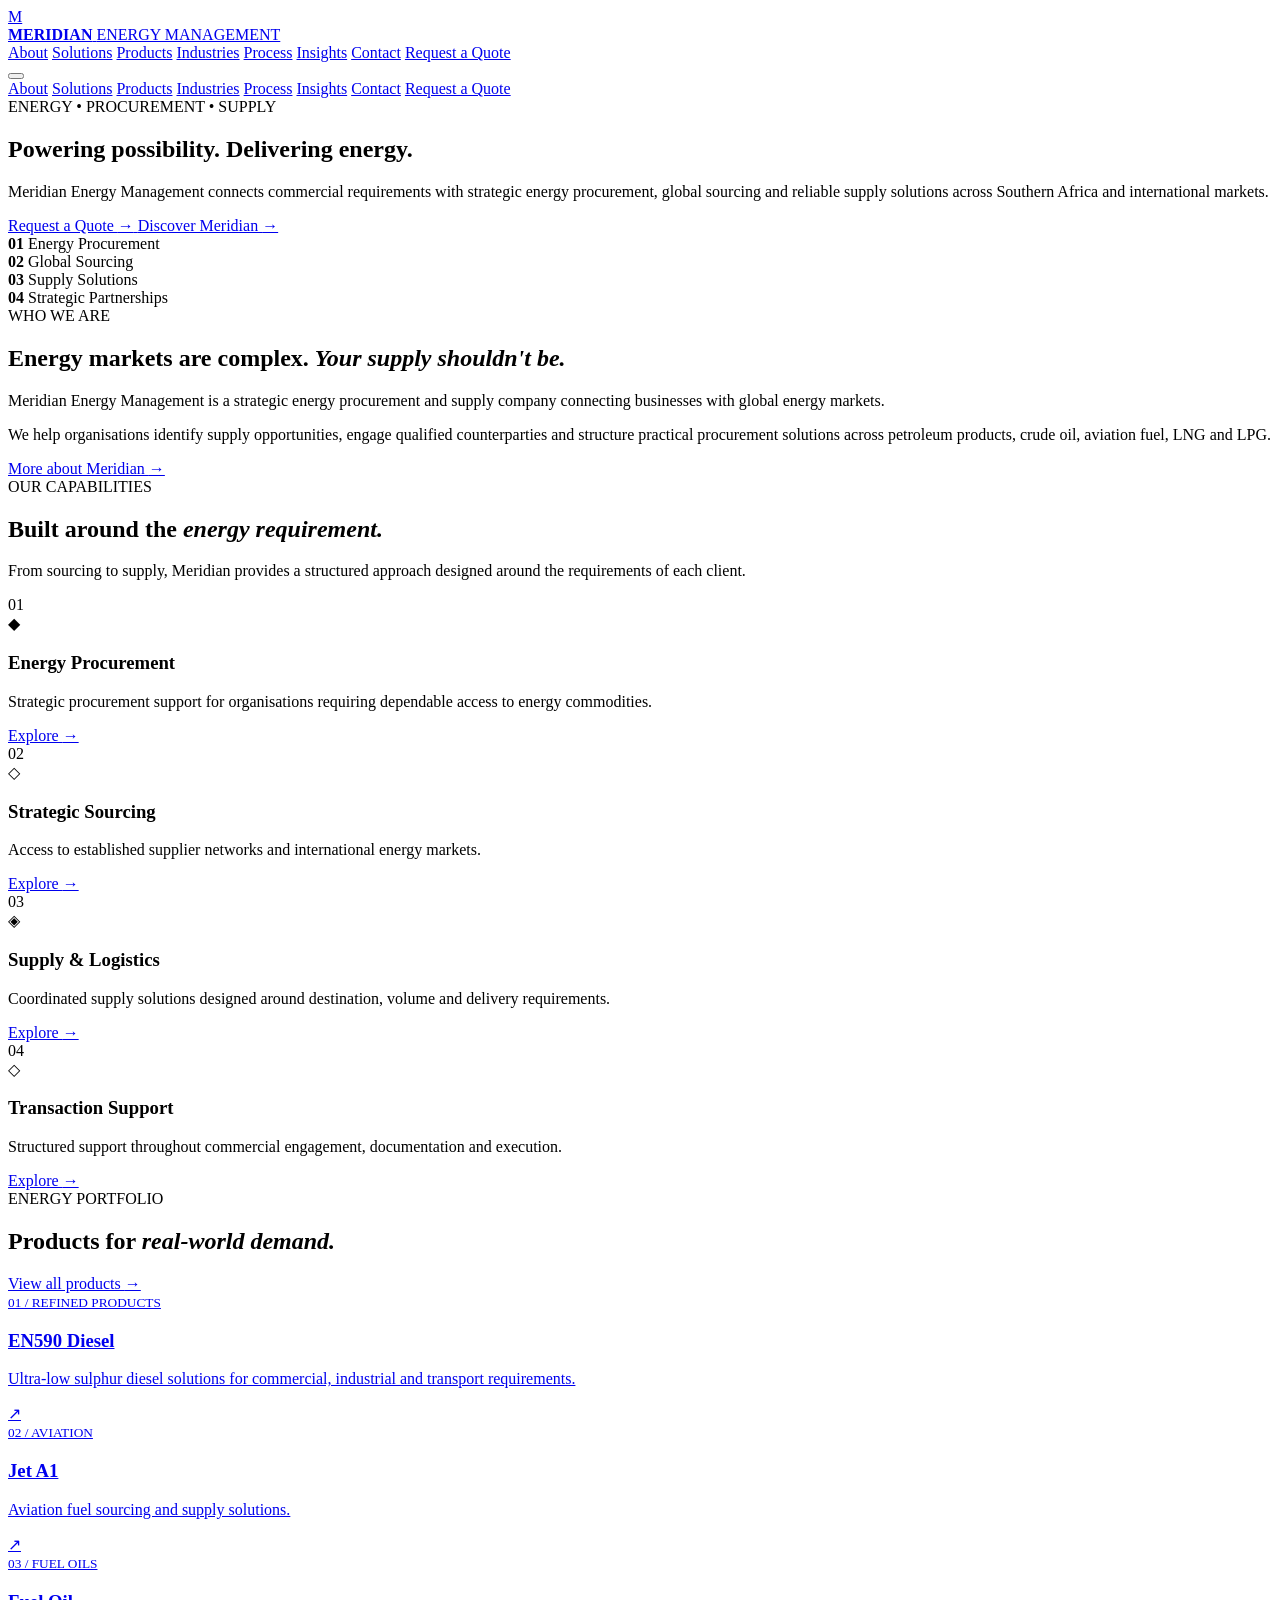
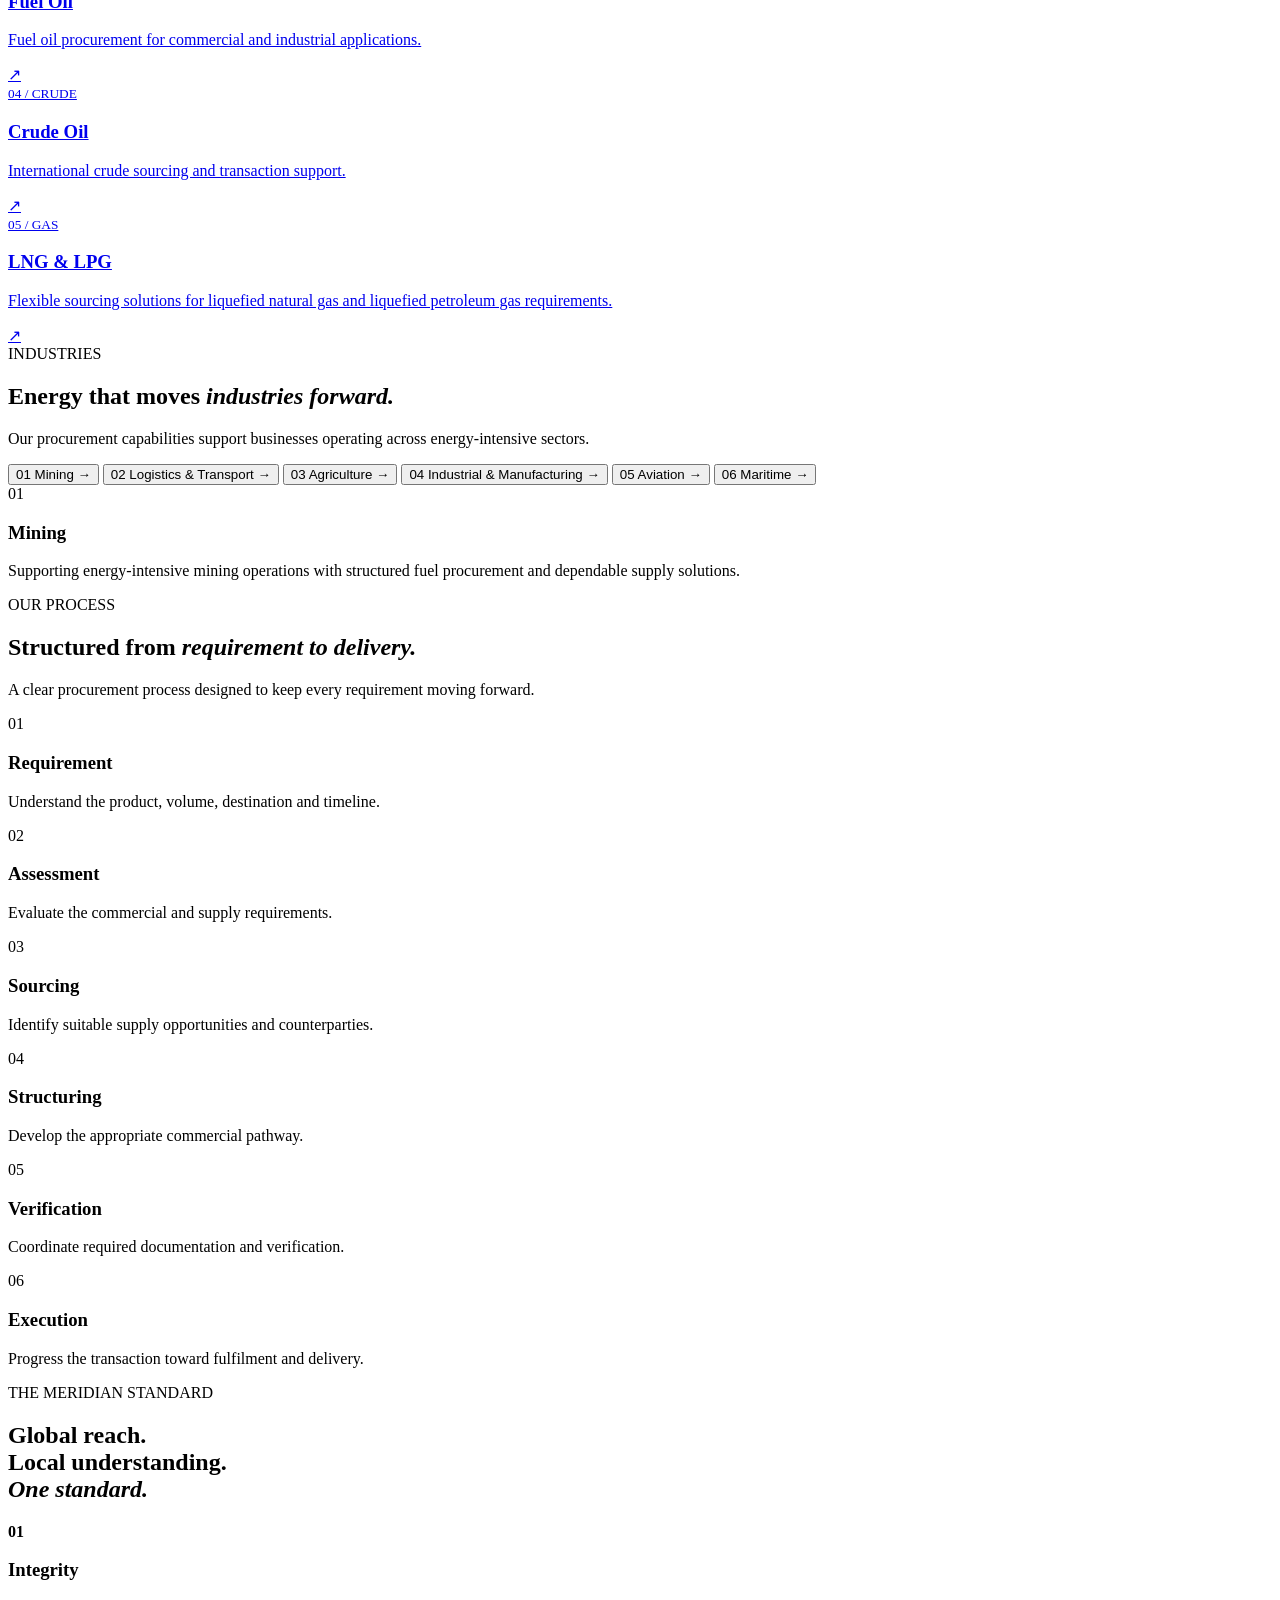
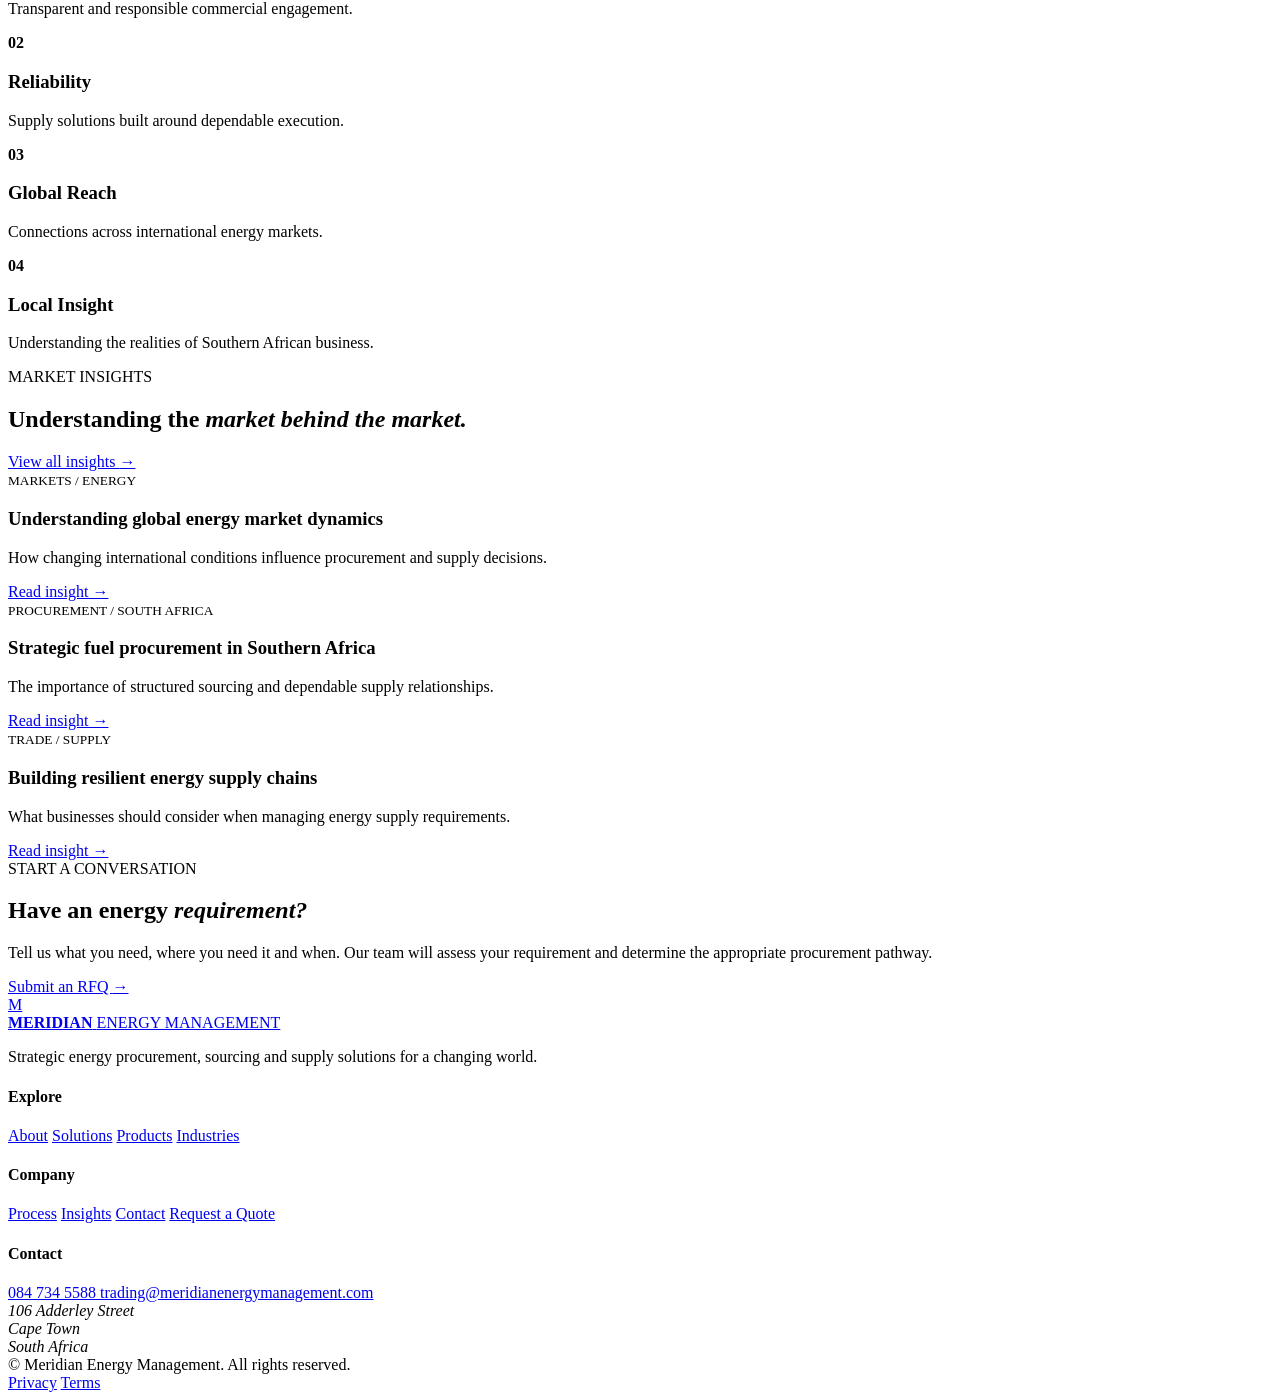
==== index.html @ d9e60192 "Rename Index to index.html" ====
<!DOCTYPE html>
<html lang="en">
<head>
    <meta charset="UTF-8">
    <meta name="viewport" content="width=device-width, initial-scale=1.0">

    <title>Meridian Energy Management | Strategic Energy Procurement & Supply</title>

    <meta name="description" content="Meridian Energy Management provides strategic energy procurement, global sourcing and supply solutions across Southern Africa and international markets.">
    <meta name="keywords" content="energy procurement South Africa, fuel supply South Africa, EN590 diesel, Jet A1, crude oil, LNG, LPG, fuel sourcing, energy management">
    <meta name="author" content="Meridian Energy Management">

    <meta property="og:title" content="Meridian Energy Management">
    <meta property="og:description" content="Strategic energy procurement, sourcing and supply solutions.">
    <meta property="og:type" content="website">

    <link rel="stylesheet" href="css/style.css">

    <link rel="preconnect" href="https://fonts.googleapis.com">
    <link rel="preconnect" href="https://fonts.gstatic.com" crossorigin>
    <link href="https://fonts.googleapis.com/css2?family=DM+Sans:wght@400;500;600;700&family=Manrope:wght@400;500;600;700;800&display=swap" rel="stylesheet">
</head>

<body>

<!-- ================= HEADER ================= -->

<header class="site-header" id="siteHeader">

    <div class="container nav-container">

        <a href="index.html" class="brand">

            <div class="brand-symbol">
                M
            </div>

            <div class="brand-text">
                <strong>MERIDIAN</strong>
                <span>ENERGY MANAGEMENT</span>
            </div>

        </a>

        <nav class="desktop-nav">

            <a href="about.html">About</a>
            <a href="solutions.html">Solutions</a>
            <a href="products.html">Products</a>
            <a href="industries.html">Industries</a>
            <a href="process.html">Process</a>
            <a href="insights.html">Insights</a>
            <a href="contact.html">Contact</a>

            <a href="quote.html" class="nav-cta">
                Request a Quote
            </a>

        </nav>

        <button class="mobile-menu-button" id="mobileMenuButton" aria-label="Open menu">
            <span></span>
            <span></span>
            <span></span>
        </button>

    </div>

    <div class="mobile-nav" id="mobileNav">

        <a href="about.html">About</a>
        <a href="solutions.html">Solutions</a>
        <a href="products.html">Products</a>
        <a href="industries.html">Industries</a>
        <a href="process.html">Process</a>
        <a href="insights.html">Insights</a>
        <a href="contact.html">Contact</a>

        <a href="quote.html" class="mobile-cta">
            Request a Quote
        </a>

    </div>

</header>


<!-- ================= HERO ================= -->

<main>

<section class="hero">

    <div class="hero-background"></div>

    <div class="hero-overlay"></div>

    <div class="container hero-content">

        <div class="hero-copy reveal">

            <div class="eyebrow">
                <span></span>
                ENERGY • PROCUREMENT • SUPPLY
            </div>

            <h1>
                Powering
                <span>possibility.</span>
                Delivering energy.
            </h1>

            <p>
                Meridian Energy Management connects commercial requirements
                with strategic energy procurement, global sourcing and
                reliable supply solutions across Southern Africa and
                international markets.
            </p>

            <div class="hero-actions">

                <a href="quote.html" class="button button-gold">
                    Request a Quote
                    <span>→</span>
                </a>

                <a href="about.html" class="button button-outline">
                    Discover Meridian
                    <span>→</span>
                </a>

            </div>

        </div>

    </div>


    <div class="hero-bottom">

        <div class="container hero-strip">

            <div>
                <strong>01</strong>
                <span>Energy Procurement</span>
            </div>

            <div>
                <strong>02</strong>
                <span>Global Sourcing</span>
            </div>

            <div>
                <strong>03</strong>
                <span>Supply Solutions</span>
            </div>

            <div>
                <strong>04</strong>
                <span>Strategic Partnerships</span>
            </div>

        </div>

    </div>

</section>


<!-- ================= INTRO ================= -->

<section class="section intro-section">

    <div class="container">

        <div class="section-grid">

            <div class="section-heading reveal">

                <div class="eyebrow dark">
                    <span></span>
                    WHO WE ARE
                </div>

                <h2>
                    Energy markets are complex.
                    <em>Your supply shouldn't be.</em>
                </h2>

            </div>

            <div class="intro-copy reveal">

                <p class="lead">
                    Meridian Energy Management is a strategic energy
                    procurement and supply company connecting businesses
                    with global energy markets.
                </p>

                <p>
                    We help organisations identify supply opportunities,
                    engage qualified counterparties and structure practical
                    procurement solutions across petroleum products,
                    crude oil, aviation fuel, LNG and LPG.
                </p>

                <a href="about.html" class="text-link">
                    More about Meridian
                    <span>→</span>
                </a>

            </div>

        </div>

    </div>

</section>


<!-- ================= CAPABILITIES ================= -->

<section class="section capabilities-section dark-section">

    <div class="container">

        <div class="section-top reveal">

            <div>

                <div class="eyebrow">
                    <span></span>
                    OUR CAPABILITIES
                </div>

                <h2>
                    Built around the
                    <em>energy requirement.</em>
                </h2>

            </div>

            <p>
                From sourcing to supply, Meridian provides a structured
                approach designed around the requirements of each client.
            </p>

        </div>


        <div class="capability-grid">

            <article class="capability-card reveal">

                <div class="card-number">01</div>

                <div class="card-icon">◆</div>

                <h3>Energy Procurement</h3>

                <p>
                    Strategic procurement support for organisations
                    requiring dependable access to energy commodities.
                </p>

                <a href="solutions.html">
                    Explore
                    <span>→</span>
                </a>

            </article>


            <article class="capability-card reveal">

                <div class="card-number">02</div>

                <div class="card-icon">◇</div>

                <h3>Strategic Sourcing</h3>

                <p>
                    Access to established supplier networks and
                    international energy markets.
                </p>

                <a href="solutions.html">
                    Explore
                    <span>→</span>
                </a>

            </article>


            <article class="capability-card reveal">

                <div class="card-number">03</div>

                <div class="card-icon">◈</div>

                <h3>Supply & Logistics</h3>

                <p>
                    Coordinated supply solutions designed around
                    destination, volume and delivery requirements.
                </p>

                <a href="solutions.html">
                    Explore
                    <span>→</span>
                </a>

            </article>


            <article class="capability-card reveal">

                <div class="card-number">04</div>

                <div class="card-icon">◇</div>

                <h3>Transaction Support</h3>

                <p>
                    Structured support throughout commercial engagement,
                    documentation and execution.
                </p>

                <a href="solutions.html">
                    Explore
                    <span>→</span>
                </a>

            </article>

        </div>

    </div>

</section>


<!-- ================= PRODUCTS ================= -->

<section class="section products-section">

    <div class="container">

        <div class="section-top reveal">

            <div>

                <div class="eyebrow dark">
                    <span></span>
                    ENERGY PORTFOLIO
                </div>

                <h2>
                    Products for
                    <em>real-world demand.</em>
                </h2>

            </div>

            <a href="products.html" class="text-link">
                View all products
                <span>→</span>
            </a>

        </div>


        <div class="product-grid">

            <a href="products/en590.html" class="product-card product-large reveal">

                <div class="product-image diesel-image"></div>

                <div class="product-content">

                    <small>01 / REFINED PRODUCTS</small>

                    <h3>EN590 Diesel</h3>

                    <p>
                        Ultra-low sulphur diesel solutions for commercial,
                        industrial and transport requirements.
                    </p>

                    <span class="product-arrow">↗</span>

                </div>

            </a>


            <a href="products/jet-a1.html" class="product-card reveal">

                <div class="product-image aviation-image"></div>

                <div class="product-content">

                    <small>02 / AVIATION</small>

                    <h3>Jet A1</h3>

                    <p>
                        Aviation fuel sourcing and supply solutions.
                    </p>

                    <span class="product-arrow">↗</span>

                </div>

            </a>


            <a href="products/fuel-oil.html" class="product-card reveal">

                <div class="product-image fuel-image"></div>

                <div class="product-content">

                    <small>03 / FUEL OILS</small>

                    <h3>Fuel Oil</h3>

                    <p>
                        Fuel oil procurement for commercial and industrial
                        applications.
                    </p>

                    <span class="product-arrow">↗</span>

                </div>

            </a>


            <a href="products/crude-oil.html" class="product-card reveal">

                <div class="product-image crude-image"></div>

                <div class="product-content">

                    <small>04 / CRUDE</small>

                    <h3>Crude Oil</h3>

                    <p>
                        International crude sourcing and transaction
                        support.
                    </p>

                    <span class="product-arrow">↗</span>

                </div>

            </a>


            <a href="products/lng-lpg.html" class="product-card product-wide reveal">

                <div class="product-image gas-image"></div>

                <div class="product-content">

                    <small>05 / GAS</small>

                    <h3>LNG & LPG</h3>

                    <p>
                        Flexible sourcing solutions for liquefied natural
                        gas and liquefied petroleum gas requirements.
                    </p>

                    <span class="product-arrow">↗</span>

                </div>

            </a>

        </div>

    </div>

</section>


<!-- ================= INDUSTRIES ================= -->

<section class="section industries-section dark-section">

    <div class="container">

        <div class="section-top reveal">

            <div>

                <div class="eyebrow">
                    <span></span>
                    INDUSTRIES
                </div>

                <h2>
                    Energy that moves
                    <em>industries forward.</em>
                </h2>

            </div>

            <p>
                Our procurement capabilities support businesses operating
                across energy-intensive sectors.
            </p>

        </div>


        <div class="industry-layout">

            <div class="industry-list">

                <button class="industry-item active" data-industry="mining">
                    <span>01</span>
                    Mining
                    <b>→</b>
                </button>

                <button class="industry-item" data-industry="logistics">
                    <span>02</span>
                    Logistics & Transport
                    <b>→</b>
                </button>

                <button class="industry-item" data-industry="agriculture">
                    <span>03</span>
                    Agriculture
                    <b>→</b>
                </button>

                <button class="industry-item" data-industry="industrial">
                    <span>04</span>
                    Industrial & Manufacturing
                    <b>→</b>
                </button>

                <button class="industry-item" data-industry="aviation">
                    <span>05</span>
                    Aviation
                    <b>→</b>
                </button>

                <button class="industry-item" data-industry="maritime">
                    <span>06</span>
                    Maritime
                    <b>→</b>
                </button>

            </div>


            <div class="industry-display">

                <div class="industry-background" id="industryBackground"></div>

                <div class="industry-overlay"></div>

                <div class="industry-info">

                    <span id="industryNumber">01</span>

                    <h3 id="industryTitle">
                        Mining
                    </h3>

                    <p id="industryDescription">
                        Supporting energy-intensive mining operations with
                        structured fuel procurement and dependable supply
                        solutions.
                    </p>

                </div>

            </div>

        </div>

    </div>

</section>


<!-- ================= PROCESS ================= -->

<section class="section process-section">

    <div class="container">

        <div class="section-heading centered reveal">

            <div class="eyebrow dark">
                <span></span>
                OUR PROCESS
            </div>

            <h2>
                Structured from
                <em>requirement to delivery.</em>
            </h2>

            <p>
                A clear procurement process designed to keep every
                requirement moving forward.
            </p>

        </div>


        <div class="process-grid">

            <div class="process-step reveal">

                <span>01</span>

                <h3>Requirement</h3>

                <p>
                    Understand the product, volume, destination and
                    timeline.
                </p>

            </div>


            <div class="process-line"></div>


            <div class="process-step reveal">

                <span>02</span>

                <h3>Assessment</h3>

                <p>
                    Evaluate the commercial and supply requirements.
                </p>

            </div>


            <div class="process-line"></div>


            <div class="process-step reveal">

                <span>03</span>

                <h3>Sourcing</h3>

                <p>
                    Identify suitable supply opportunities and
                    counterparties.
                </p>

            </div>


            <div class="process-line"></div>


            <div class="process-step reveal">

                <span>04</span>

                <h3>Structuring</h3>

                <p>
                    Develop the appropriate commercial pathway.
                </p>

            </div>


            <div class="process-line"></div>


            <div class="process-step reveal">

                <span>05</span>

                <h3>Verification</h3>

                <p>
                    Coordinate required documentation and verification.
                </p>

            </div>


            <div class="process-line"></div>


            <div class="process-step reveal">

                <span>06</span>

                <h3>Execution</h3>

                <p>
                    Progress the transaction toward fulfilment and
                    delivery.
                </p>

            </div>

        </div>

    </div>

</section>


<!-- ================= VALUES ================= -->

<section class="values-section">

    <div class="container">

        <div class="values-heading reveal">

            <div class="eyebrow">
                <span></span>
                THE MERIDIAN STANDARD
            </div>

            <h2>
                Global reach.
                <br>
                Local understanding.
                <br>
                <em>One standard.</em>
            </h2>

        </div>


        <div class="values-grid">

            <div class="value reveal">
                <strong>01</strong>
                <h3>Integrity</h3>
                <p>
                    Transparent and responsible commercial engagement.
                </p>
            </div>

            <div class="value reveal">
                <strong>02</strong>
                <h3>Reliability</h3>
                <p>
                    Supply solutions built around dependable execution.
                </p>
            </div>

            <div class="value reveal">
                <strong>03</strong>
                <h3>Global Reach</h3>
                <p>
                    Connections across international energy markets.
                </p>
            </div>

            <div class="value reveal">
                <strong>04</strong>
                <h3>Local Insight</h3>
                <p>
                    Understanding the realities of Southern African
                    business.
                </p>
            </div>

        </div>

    </div>

</section>


<!-- ================= INSIGHTS ================= -->

<section class="section insights-section">

    <div class="container">

        <div class="section-top reveal">

            <div>

                <div class="eyebrow dark">
                    <span></span>
                    MARKET INSIGHTS
                </div>

                <h2>
                    Understanding the
                    <em>market behind the market.</em>
                </h2>

            </div>

            <a href="insights.html" class="text-link">
                View all insights
                <span>→</span>
            </a>

        </div>


        <div class="insight-grid">

            <article class="insight-card reveal">

                <div class="insight-image insight-one"></div>

                <div class="insight-content">

                    <small>MARKETS / ENERGY</small>

                    <h3>
                        Understanding global energy market dynamics
                    </h3>

                    <p>
                        How changing international conditions influence
                        procurement and supply decisions.
                    </p>

                    <a href="insights.html">
                        Read insight →
                    </a>

                </div>

            </article>


            <article class="insight-card reveal">

                <div class="insight-image insight-two"></div>

                <div class="insight-content">

                    <small>PROCUREMENT / SOUTH AFRICA</small>

                    <h3>
                        Strategic fuel procurement in Southern Africa
                    </h3>

                    <p>
                        The importance of structured sourcing and
                        dependable supply relationships.
                    </p>

                    <a href="insights.html">
                        Read insight →
                    </a>

                </div>

            </article>


            <article class="insight-card reveal">

                <div class="insight-image insight-three"></div>

                <div class="insight-content">

                    <small>TRADE / SUPPLY</small>

                    <h3>
                        Building resilient energy supply chains
                    </h3>

                    <p>
                        What businesses should consider when managing
                        energy supply requirements.
                    </p>

                    <a href="insights.html">
                        Read insight →
                    </a>

                </div>

            </article>

        </div>

    </div>

</section>


<!-- ================= CTA ================= -->

<section class="cta-section">

    <div class="cta-background"></div>

    <div class="cta-overlay"></div>

    <div class="container cta-content reveal">

        <div class="eyebrow">
            <span></span>
            START A CONVERSATION
        </div>

        <h2>
            Have an energy
            <em>requirement?</em>
        </h2>

        <p>
            Tell us what you need, where you need it and when.
            Our team will assess your requirement and determine
            the appropriate procurement pathway.
        </p>

        <a href="quote.html" class="button button-gold">
            Submit an RFQ
            <span>→</span>
        </a>

    </div>

</section>

</main>


<!-- ================= FOOTER ================= -->

<footer class="site-footer">

    <div class="container">

        <div class="footer-main">

            <div class="footer-brand">

                <a href="index.html" class="brand">

                    <div class="brand-symbol">
                        M
                    </div>

                    <div class="brand-text">
                        <strong>MERIDIAN</strong>
                        <span>ENERGY MANAGEMENT</span>
                    </div>

                </a>

                <p>
                    Strategic energy procurement, sourcing and supply
                    solutions for a changing world.
                </p>

            </div>


            <div class="footer-column">

                <h4>Explore</h4>

                <a href="about.html">About</a>
                <a href="solutions.html">Solutions</a>
                <a href="products.html">Products</a>
                <a href="industries.html">Industries</a>

            </div>


            <div class="footer-column">

                <h4>Company</h4>

                <a href="process.html">Process</a>
                <a href="insights.html">Insights</a>
                <a href="contact.html">Contact</a>
                <a href="quote.html">Request a Quote</a>

            </div>


            <div class="footer-column footer-contact">

                <h4>Contact</h4>

                <a href="tel:0847345588">
                    084 734 5588
                </a>

                <a href="mailto:trading@meridianenergymanagement.com">
                    trading@meridianenergymanagement.com
                </a>

                <address>
                    106 Adderley Street<br>
                    Cape Town<br>
                    South Africa
                </address>

            </div>

        </div>


        <div class="footer-bottom">

            <span>
                © <span id="currentYear"></span> Meridian Energy Management.
                All rights reserved.
            </span>

            <div>

                <a href="privacy.html">Privacy</a>
                <a href="terms.html">Terms</a>

            </div>

        </div>

    </div>

</footer>


<script src="js/main.js"></script>

</body>
</html>
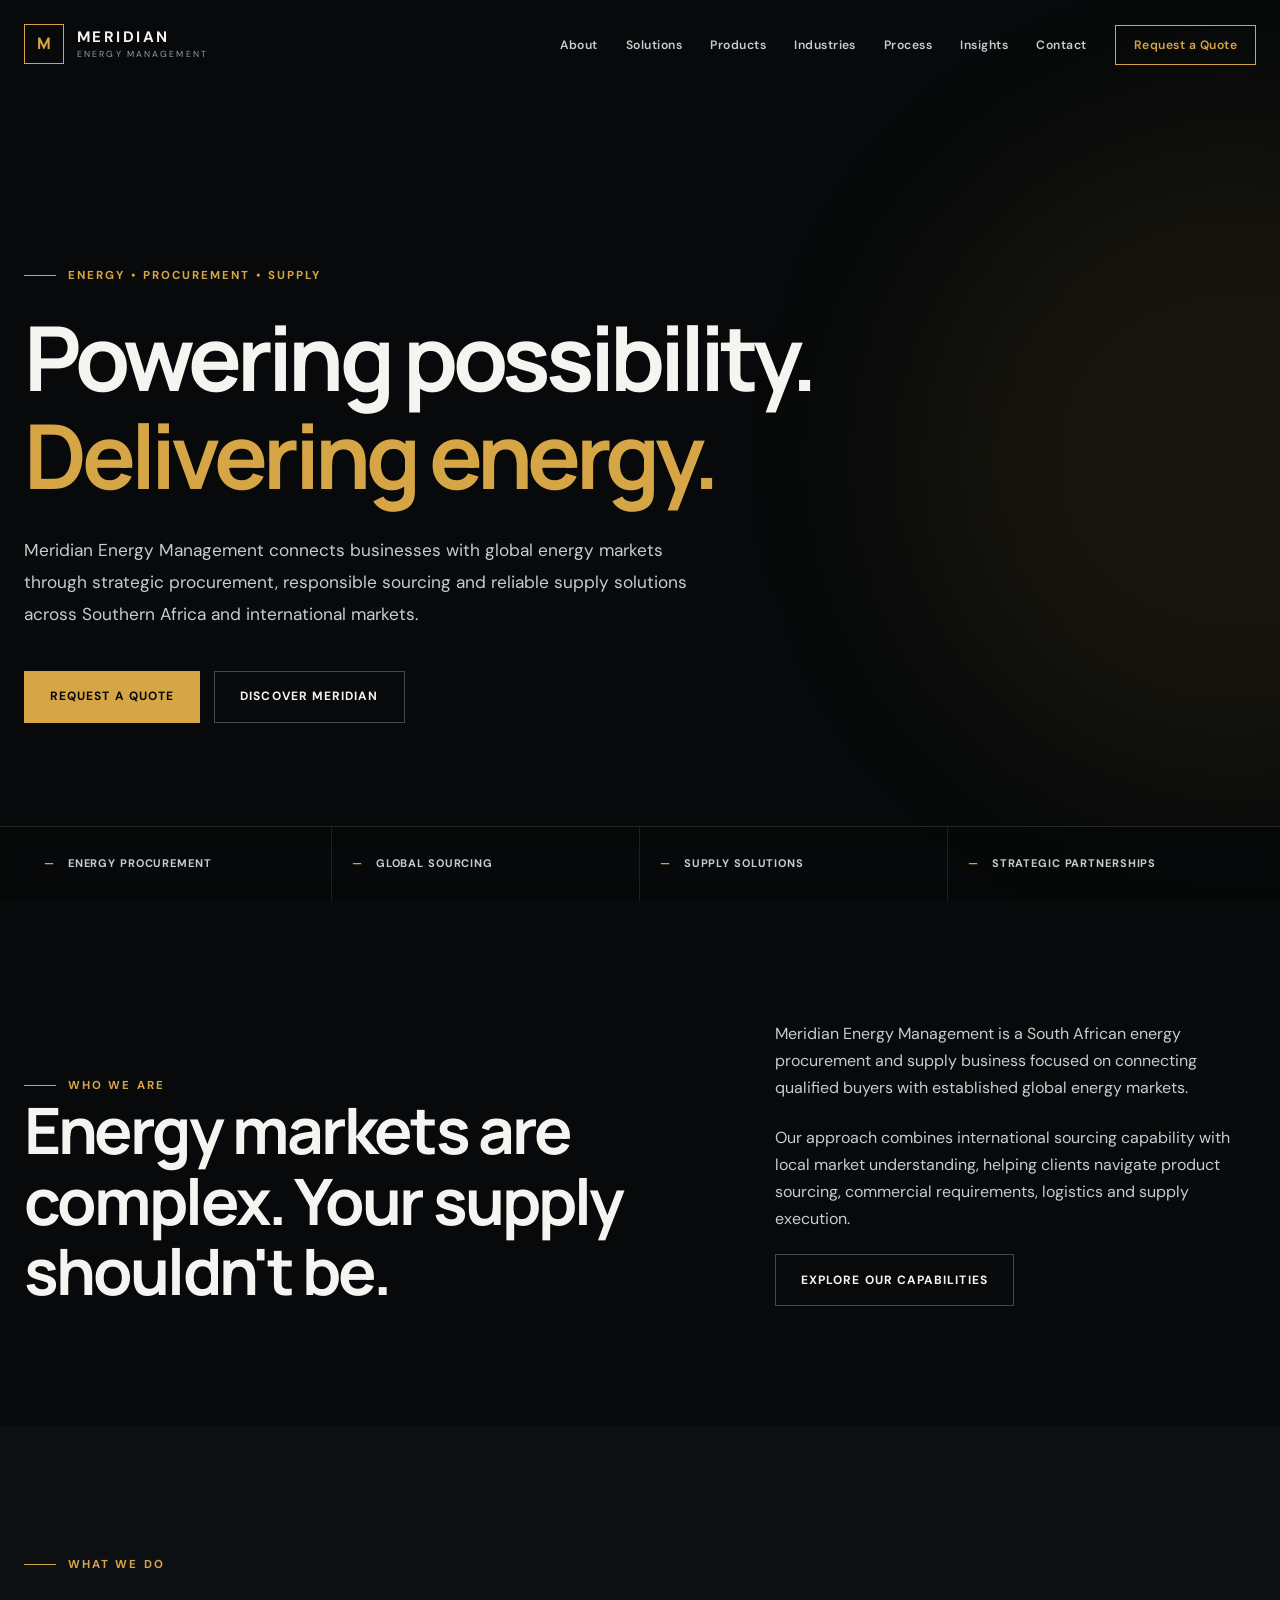
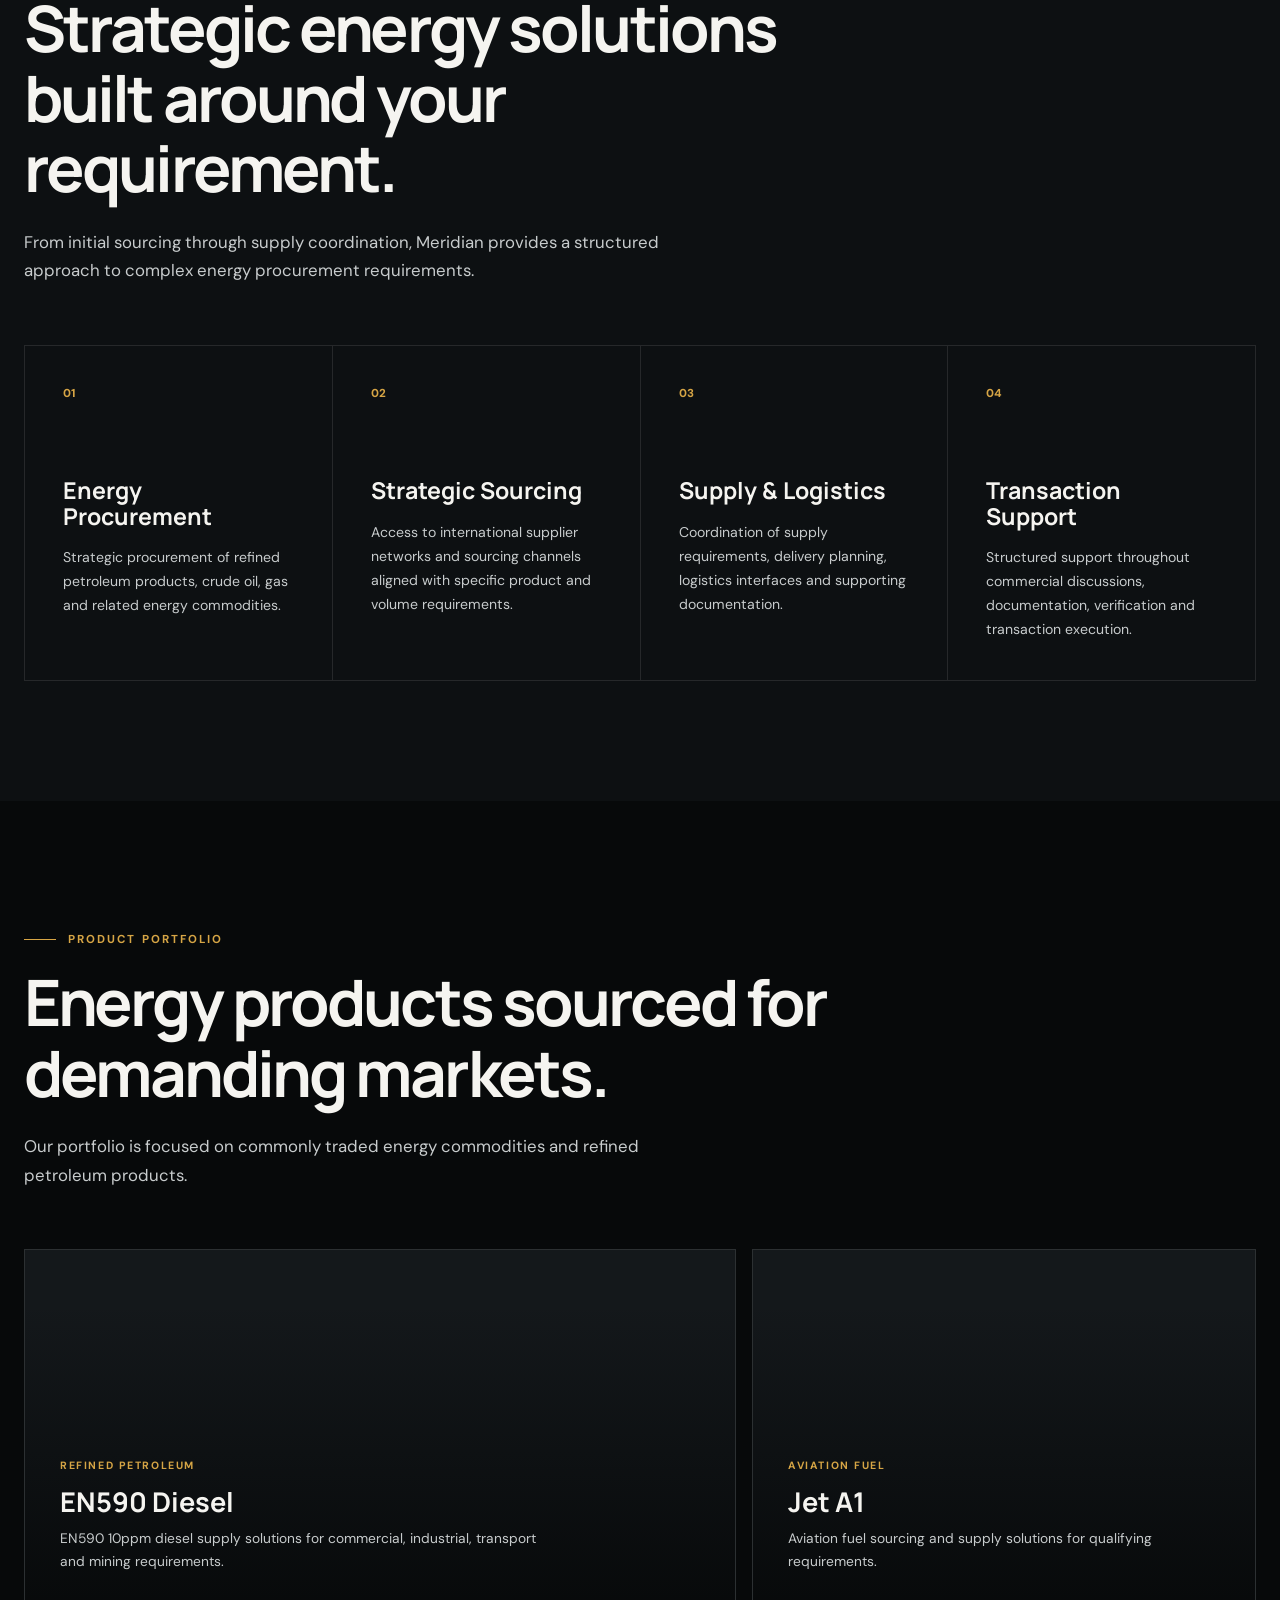
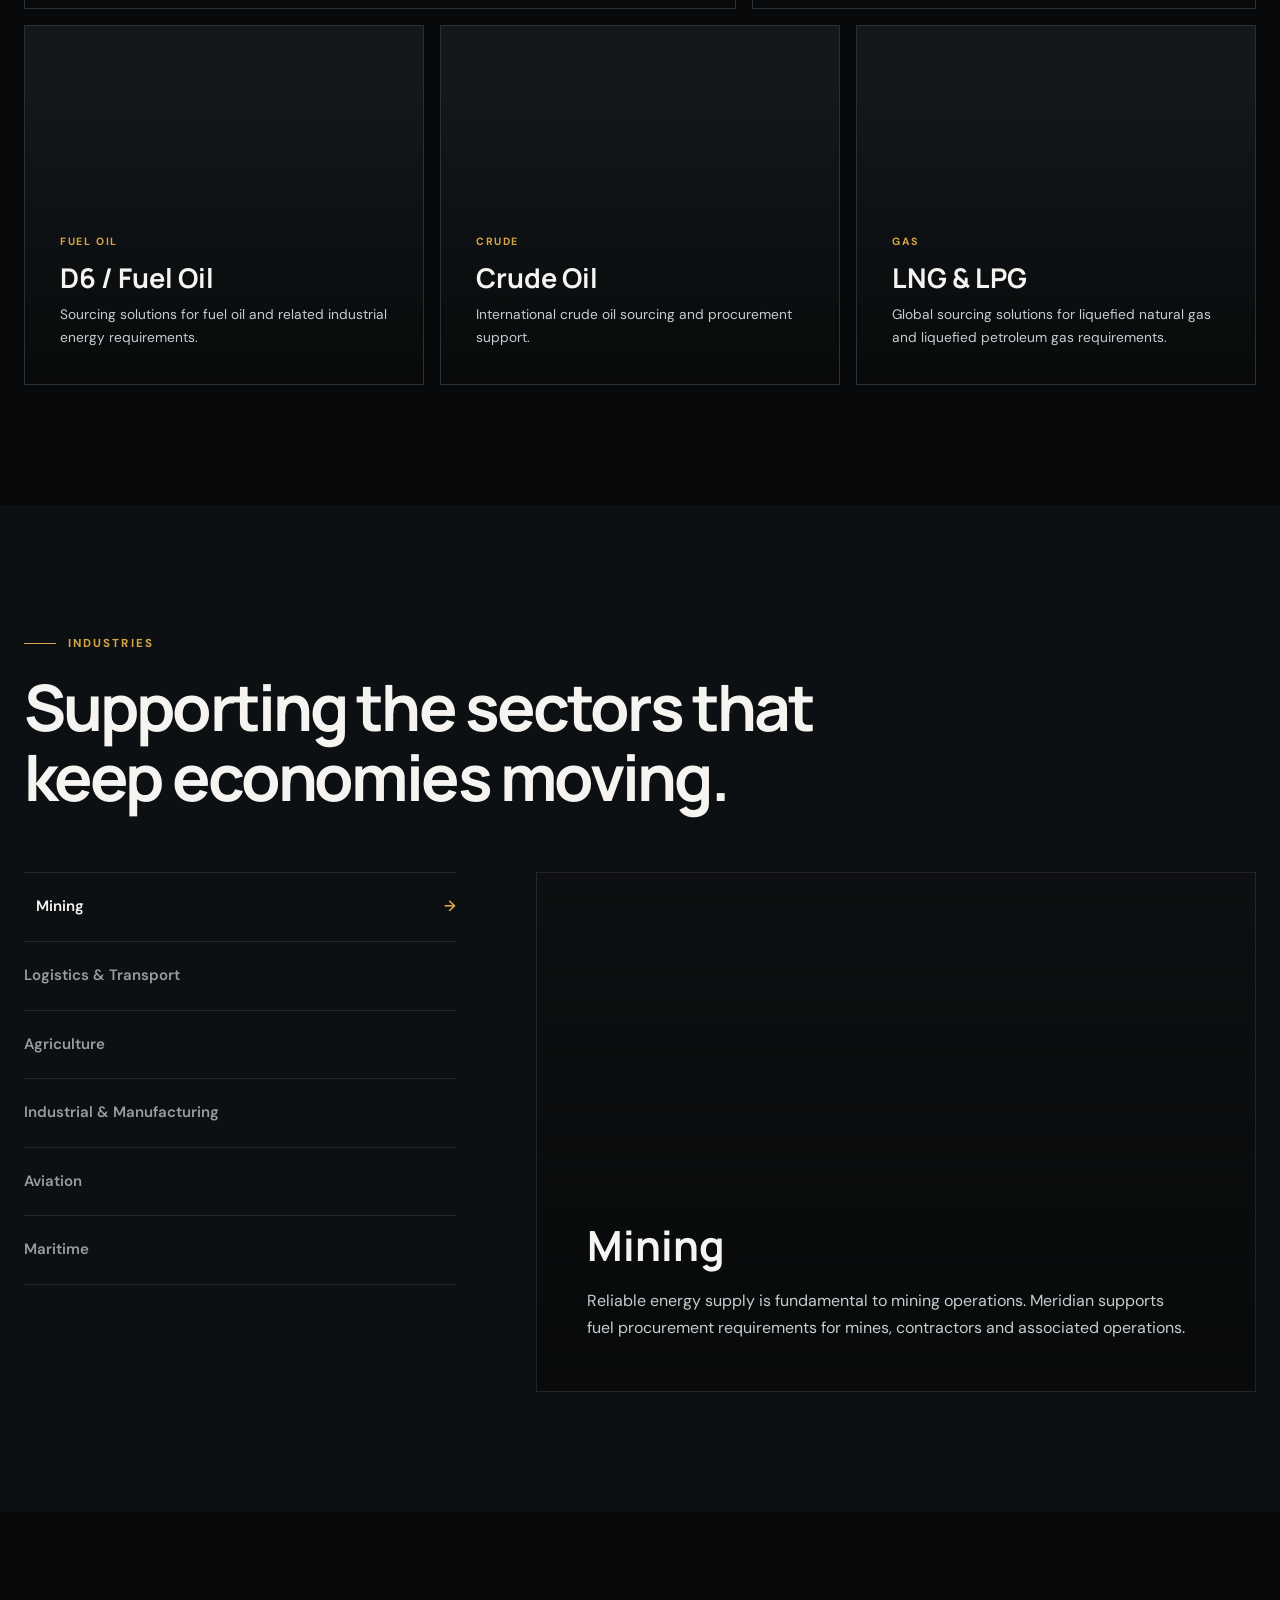
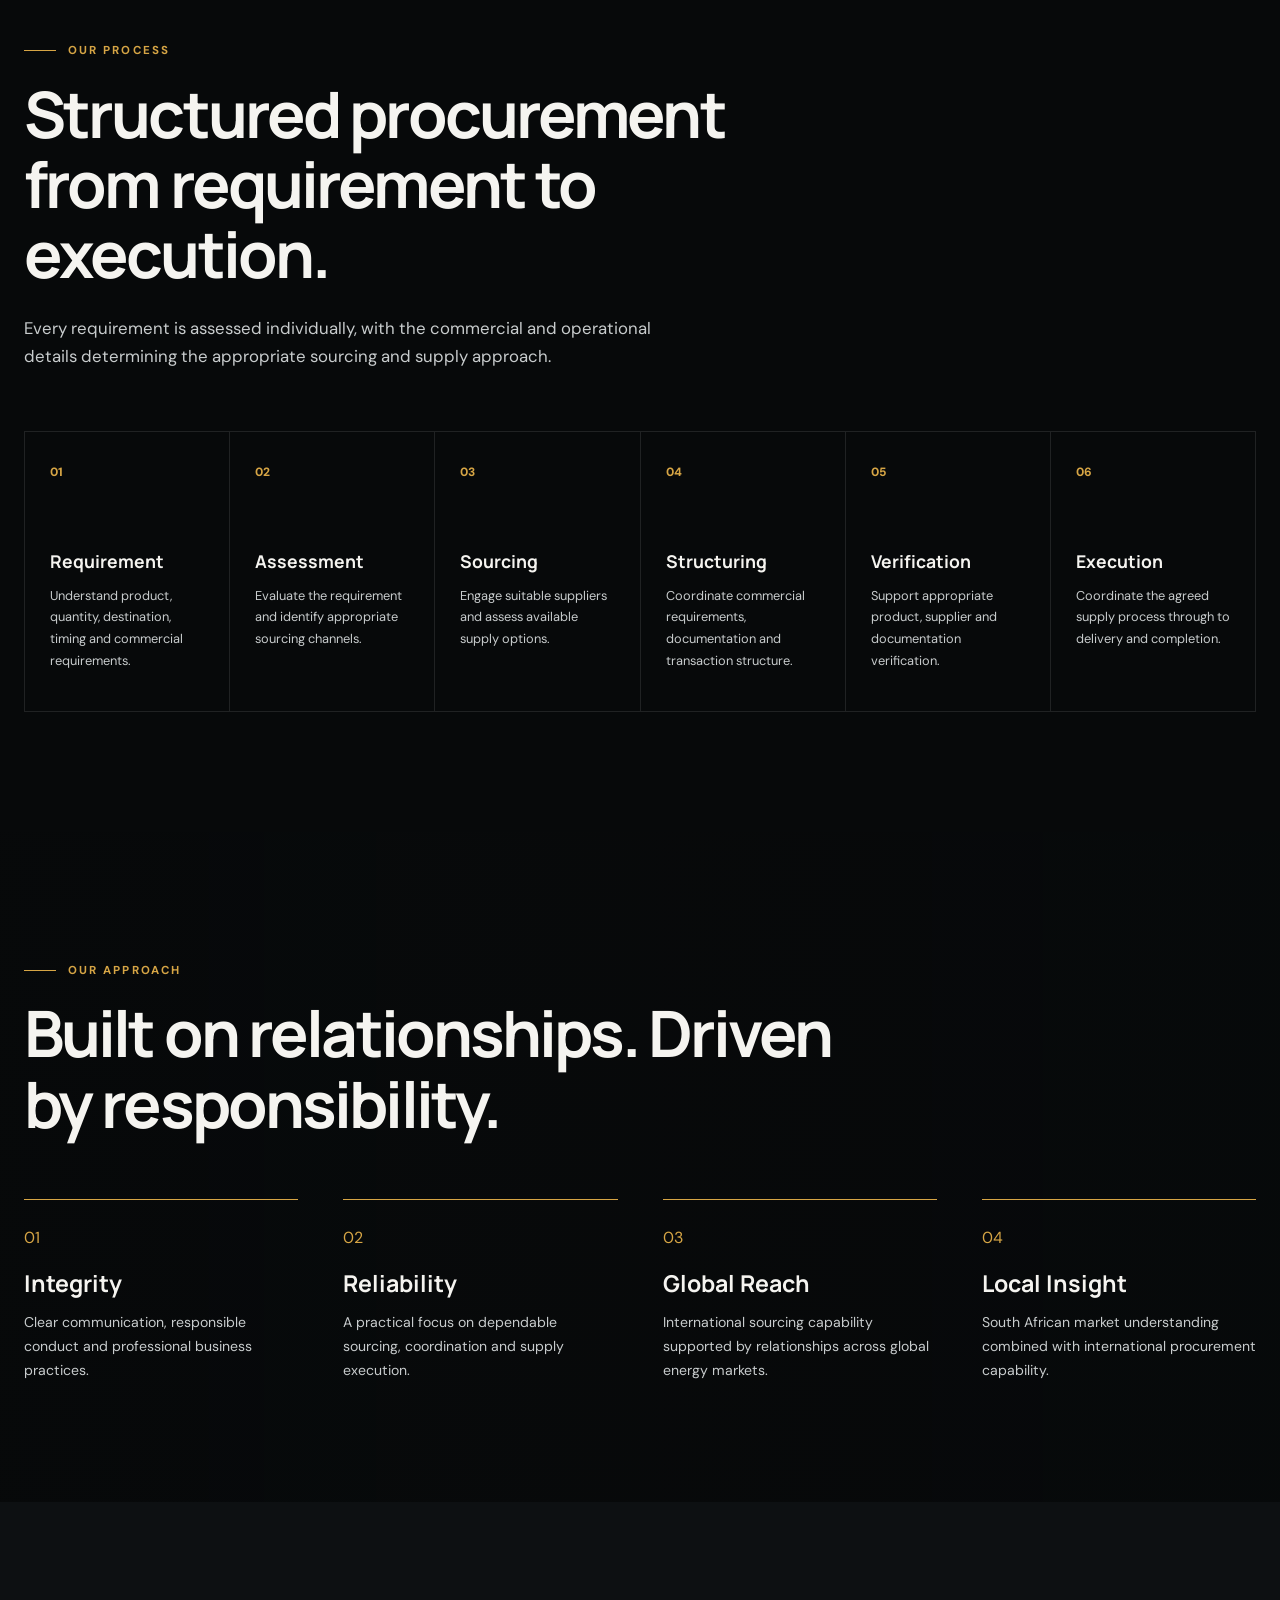
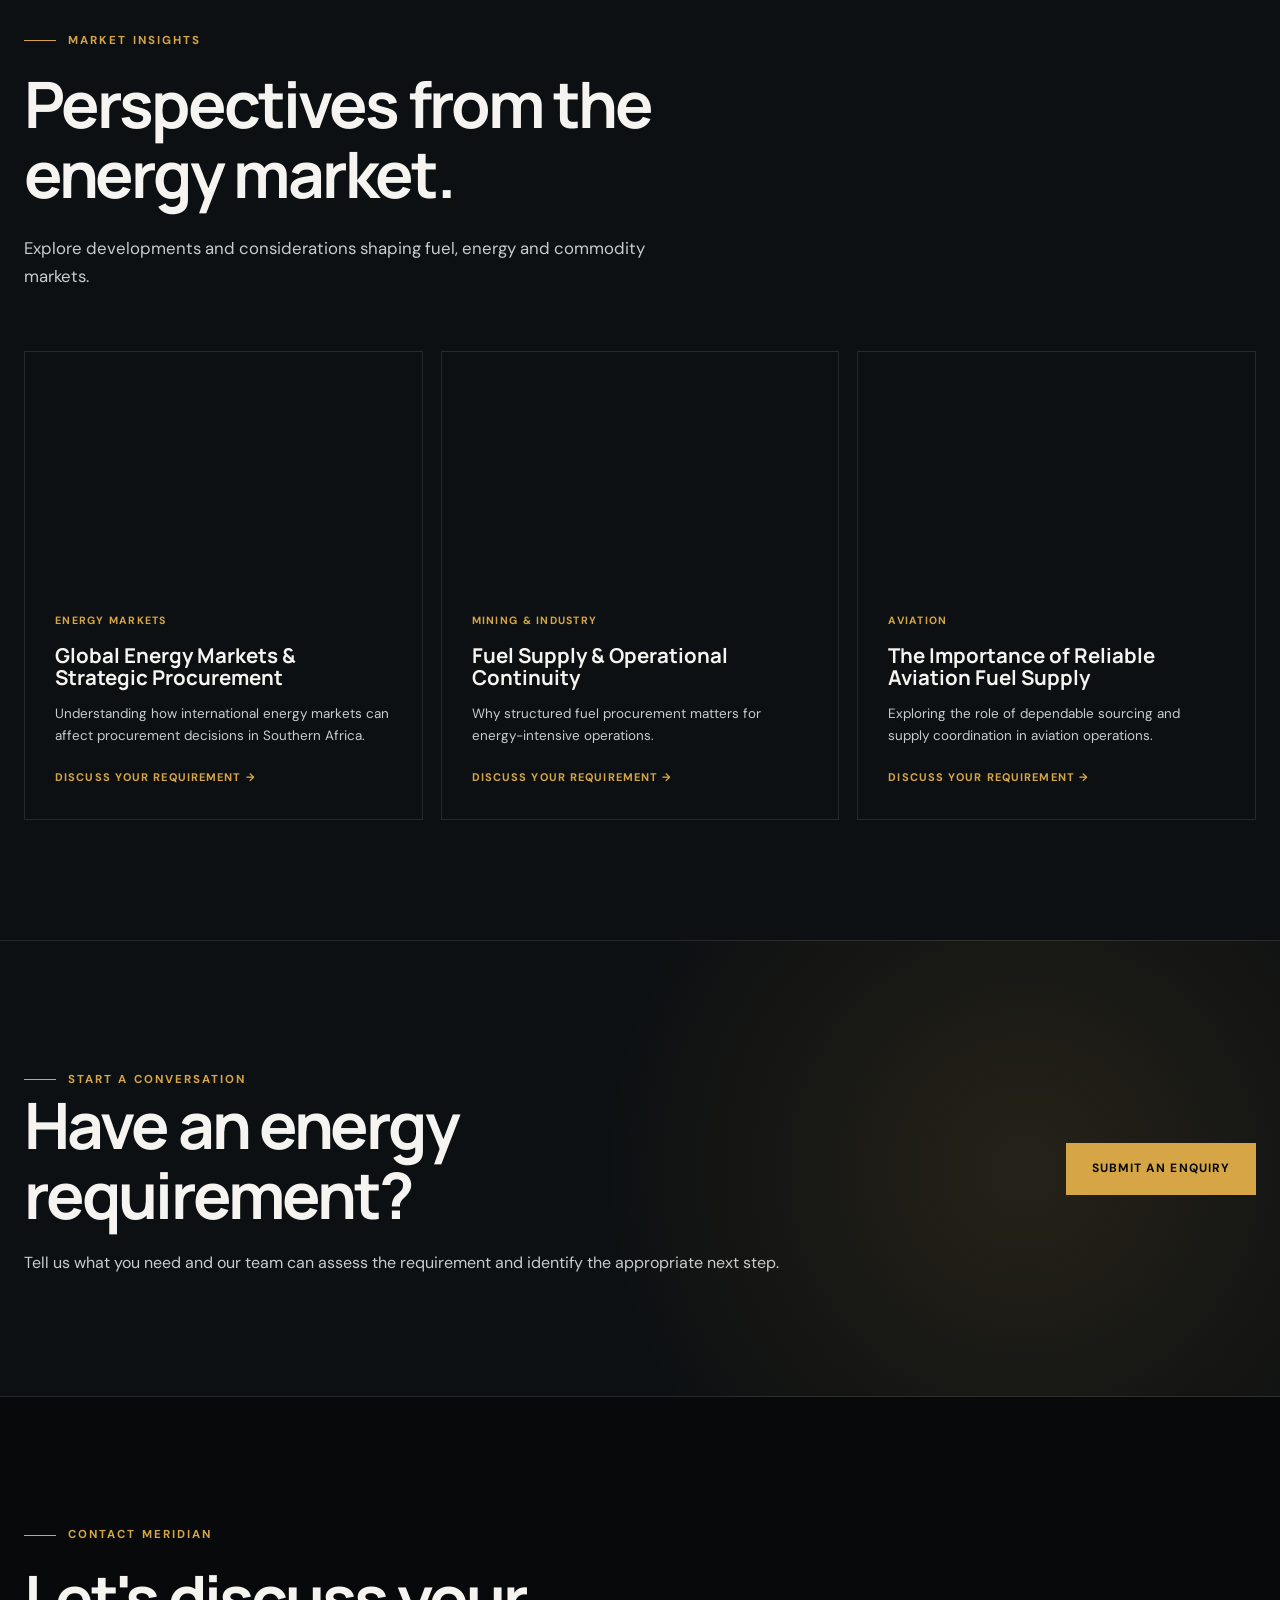
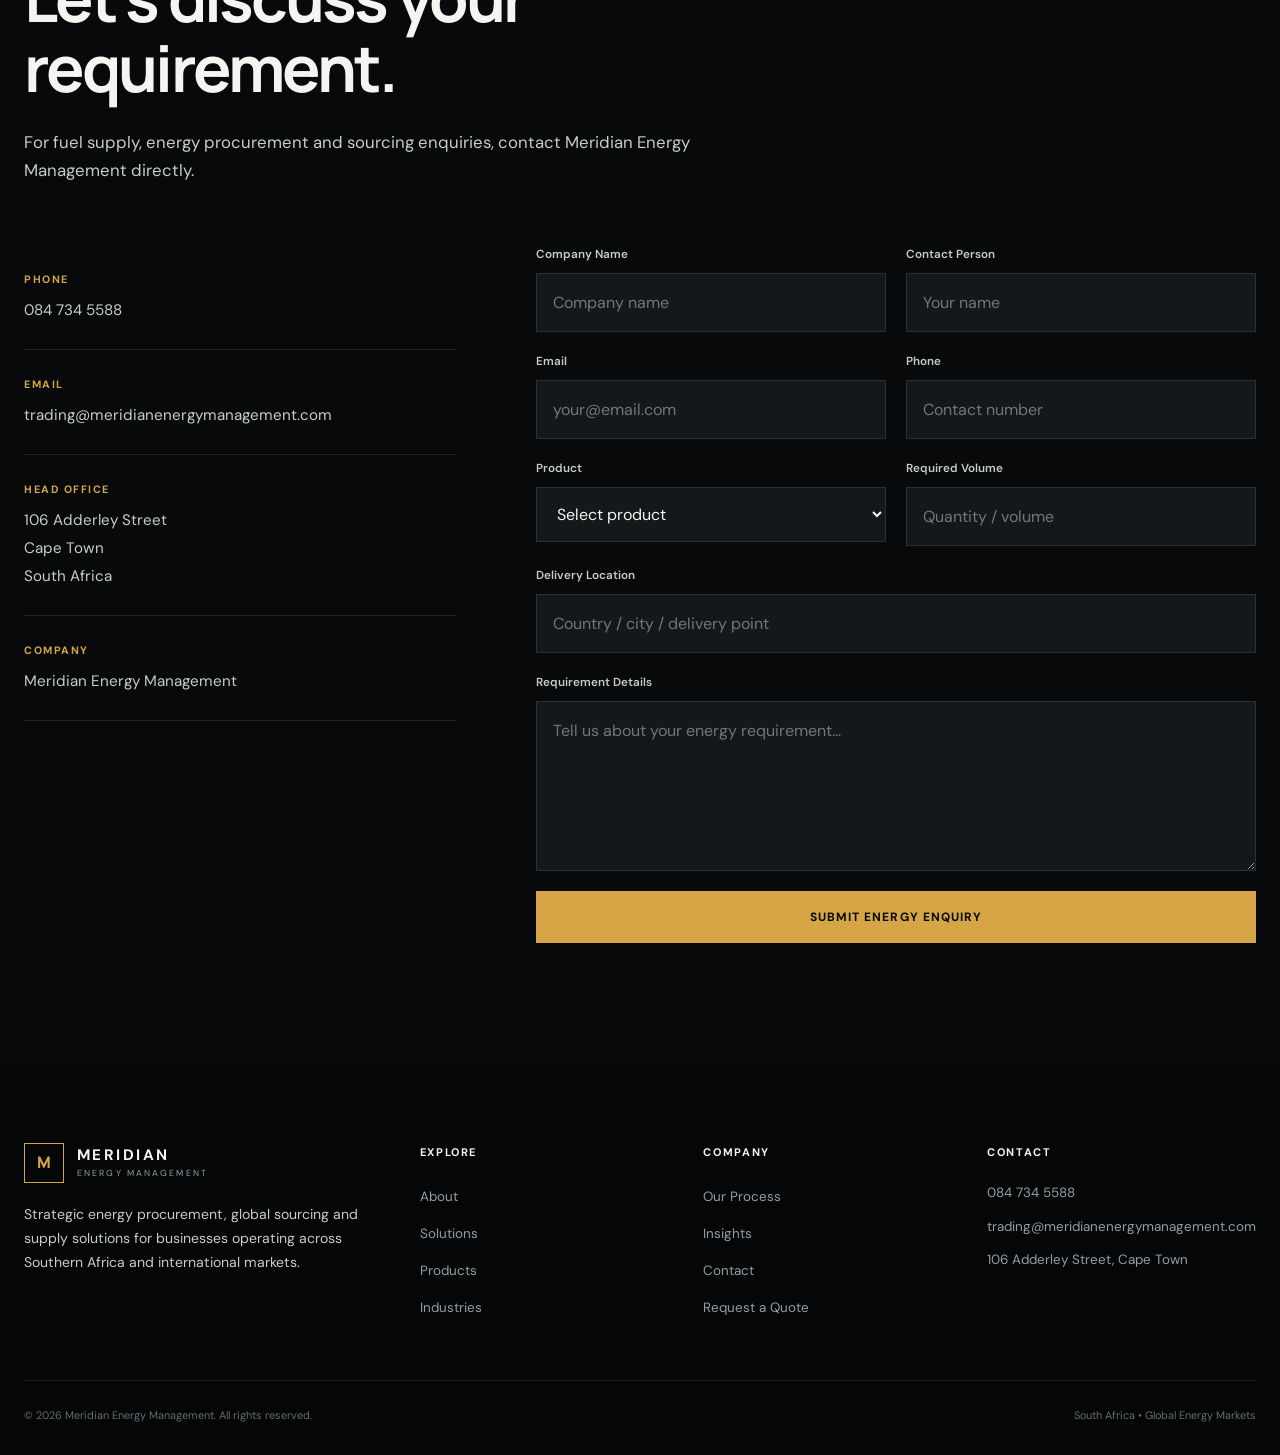
==== commit 594b5544: "Update index.html" ====
--- a/index.html
+++ b/index.html
@@ -1,1046 +1,2694 @@
 <!DOCTYPE html>
 <html lang="en">
 <head>
-    <meta charset="UTF-8">
-    <meta name="viewport" content="width=device-width, initial-scale=1.0">
-
-    <title>Meridian Energy Management | Strategic Energy Procurement & Supply</title>
-
-    <meta name="description" content="Meridian Energy Management provides strategic energy procurement, global sourcing and supply solutions across Southern Africa and international markets.">
-    <meta name="keywords" content="energy procurement South Africa, fuel supply South Africa, EN590 diesel, Jet A1, crude oil, LNG, LPG, fuel sourcing, energy management">
-    <meta name="author" content="Meridian Energy Management">
-
-    <meta property="og:title" content="Meridian Energy Management">
-    <meta property="og:description" content="Strategic energy procurement, sourcing and supply solutions.">
-    <meta property="og:type" content="website">
-
-    <link rel="stylesheet" href="css/style.css">
-
-    <link rel="preconnect" href="https://fonts.googleapis.com">
-    <link rel="preconnect" href="https://fonts.gstatic.com" crossorigin>
-    <link href="https://fonts.googleapis.com/css2?family=DM+Sans:wght@400;500;600;700&family=Manrope:wght@400;500;600;700;800&display=swap" rel="stylesheet">
+<meta charset="UTF-8">
+<meta name="viewport" content="width=device-width, initial-scale=1.0">
+
+<title>Meridian Energy Management | Strategic Energy Procurement & Supply</title>
+
+<meta name="description" content="Meridian Energy Management provides strategic energy procurement, global sourcing and reliable fuel supply solutions across Southern Africa.">
+<meta name="keywords" content="Meridian Energy Management, fuel supply South Africa, EN590 diesel, Jet A1, crude oil, LNG, LPG, energy procurement, fuel sourcing">
+<meta name="author" content="Meridian Energy Management">
+
+<meta property="og:title" content="Meridian Energy Management">
+<meta property="og:description" content="Strategic energy procurement. Global sourcing. Reliable supply.">
+<meta property="og:type" content="website">
+
+<link rel="preconnect" href="https://fonts.googleapis.com">
+<link rel="preconnect" href="https://fonts.gstatic.com" crossorigin>
+
+<link href="https://fonts.googleapis.com/css2?family=DM+Sans:wght@400;500;600;700&family=Manrope:wght@500;600;700;800&display=swap" rel="stylesheet">
+
+<style>
+
+/* =========================================================
+   MERIDIAN ENERGY MANAGEMENT
+   SINGLE-FILE WEBSITE
+   ========================================================= */
+
+:root {
+    --black:#07090a;
+    --black2:#0d1012;
+    --black3:#14181b;
+    --black4:#1c2124;
+
+    --white:#f5f4f0;
+    --grey:#969da0;
+    --grey-light:#c8cccd;
+
+    --gold:#d6a545;
+    --gold-light:#edc66d;
+    --gold-dark:#9c7425;
+
+    --border:rgba(255,255,255,.10);
+    --gold-border:rgba(214,165,69,.30);
+
+    --max:1240px;
+
+    --ease:.35s ease;
+}
+
+/* RESET */
+
+* {
+    margin:0;
+    padding:0;
+    box-sizing:border-box;
+}
+
+html {
+    scroll-behavior:smooth;
+}
+
+body {
+    background:var(--black);
+    color:var(--white);
+    font-family:"DM Sans",Arial,sans-serif;
+    line-height:1.7;
+    overflow-x:hidden;
+}
+
+img {
+    max-width:100%;
+    display:block;
+}
+
+a {
+    color:inherit;
+    text-decoration:none;
+}
+
+button,
+input,
+textarea,
+select {
+    font:inherit;
+}
+
+button {
+    cursor:pointer;
+}
+
+::selection {
+    background:var(--gold);
+    color:var(--black);
+}
+
+/* TYPOGRAPHY */
+
+h1,h2,h3,h4 {
+    font-family:"Manrope",Arial,sans-serif;
+    line-height:1.1;
+    font-weight:700;
+}
+
+h1 {
+    font-size:clamp(3.1rem,7vw,6.7rem);
+    letter-spacing:-.055em;
+}
+
+h2 {
+    font-size:clamp(2.4rem,5vw,4.5rem);
+    letter-spacing:-.045em;
+}
+
+h3 {
+    font-size:1.45rem;
+}
+
+p {
+    color:var(--grey-light);
+}
+
+.container {
+    width:min(calc(100% - 48px),var(--max));
+    margin:auto;
+}
+
+.section {
+    padding:120px 0;
+}
+
+.dark {
+    background:var(--black2);
+}
+
+.darker {
+    background:var(--black3);
+}
+
+.eyebrow {
+    display:inline-flex;
+    align-items:center;
+    gap:12px;
+
+    color:var(--gold);
+
+    font-size:.72rem;
+    font-weight:700;
+    letter-spacing:.18em;
+    text-transform:uppercase;
+}
+
+.eyebrow:before {
+    content:"";
+    width:32px;
+    height:1px;
+    background:var(--gold);
+}
+
+.section-heading {
+    max-width:820px;
+    margin-bottom:60px;
+}
+
+.section-heading h2 {
+    margin-top:18px;
+}
+
+.section-heading p {
+    max-width:680px;
+    margin-top:24px;
+    font-size:1.05rem;
+}
+
+.gold {
+    color:var(--gold);
+}
+
+/* =========================================================
+   HEADER
+   ========================================================= */
+
+header {
+    position:fixed;
+    top:0;
+    left:0;
+    width:100%;
+    z-index:999;
+
+    transition:.35s ease;
+
+    border-bottom:1px solid transparent;
+}
+
+header.scrolled {
+    background:rgba(7,9,10,.94);
+    border-color:var(--border);
+    backdrop-filter:blur(18px);
+}
+
+.nav {
+    height:88px;
+
+    display:flex;
+    align-items:center;
+    justify-content:space-between;
+}
+
+.logo {
+    display:flex;
+    align-items:center;
+    gap:13px;
+}
+
+.logo-mark {
+    width:40px;
+    height:40px;
+
+    display:grid;
+    place-items:center;
+
+    border:1px solid var(--gold);
+
+    color:var(--gold);
+
+    font-family:"Manrope";
+    font-weight:800;
+}
+
+.logo-text {
+    display:flex;
+    flex-direction:column;
+    line-height:1;
+}
+
+.logo-text strong {
+    font-size:.95rem;
+    letter-spacing:.16em;
+}
+
+.logo-text span {
+    margin-top:5px;
+    color:var(--grey);
+    font-size:.55rem;
+    letter-spacing:.24em;
+}
+
+.nav-links {
+    display:flex;
+    align-items:center;
+    gap:28px;
+    list-style:none;
+}
+
+.nav-links a {
+    position:relative;
+
+    color:var(--grey-light);
+
+    font-size:.76rem;
+    font-weight:600;
+    letter-spacing:.04em;
+
+    transition:color var(--ease);
+}
+
+.nav-links a:after {
+    content:"";
+
+    position:absolute;
+    left:0;
+    bottom:-8px;
+
+    width:0;
+    height:1px;
+
+    background:var(--gold);
+
+    transition:width var(--ease);
+}
+
+.nav-links a:hover {
+    color:var(--white);
+}
+
+.nav-links a:hover:after {
+    width:100%;
+}
+
+.nav-quote {
+    padding:11px 18px;
+    border:1px solid var(--gold)!important;
+    color:var(--gold)!important;
+}
+
+.nav-quote:hover {
+    background:var(--gold);
+    color:var(--black)!important;
+}
+
+.nav-quote:after {
+    display:none;
+}
+
+.menu {
+    display:none;
+
+    width:42px;
+    height:42px;
+
+    border:1px solid var(--border);
+
+    background:transparent;
+    color:white;
+}
+
+/* =========================================================
+   HERO
+   ========================================================= */
+
+.hero {
+    min-height:100vh;
+
+    position:relative;
+
+    display:flex;
+    align-items:center;
+
+    background:
+    linear-gradient(
+        90deg,
+        rgba(7,9,10,.98) 0%,
+        rgba(7,9,10,.87) 38%,
+        rgba(7,9,10,.50) 72%,
+        rgba(7,9,10,.75) 100%
+    ),
+    url("https://images.unsplash.com/photo-1473448912268-2022ce9509d8?auto=format&fit=crop&w=2400&q=90")
+    center/cover no-repeat;
+
+    overflow:hidden;
+}
+
+.hero:after {
+    content:"";
+
+    position:absolute;
+
+    width:650px;
+    height:650px;
+
+    right:-280px;
+    top:15%;
+
+    border-radius:50%;
+
+    background:rgba(214,165,69,.08);
+
+    filter:blur(90px);
+}
+
+.hero-content {
+    position:relative;
+    z-index:2;
+
+    max-width:950px;
+
+    padding-top:80px;
+}
+
+.hero h1 {
+    margin-top:22px;
+}
+
+.hero h1 span {
+    color:var(--gold);
+}
+
+.hero-text {
+    max-width:670px;
+    margin-top:30px;
+
+    font-size:1.08rem;
+    line-height:1.85;
+}
+
+.buttons {
+    display:flex;
+    flex-wrap:wrap;
+    gap:14px;
+
+    margin-top:40px;
+}
+
+.btn {
+    min-height:52px;
+
+    display:inline-flex;
+    align-items:center;
+    justify-content:center;
+
+    padding:0 25px;
+
+    border:1px solid transparent;
+
+    font-size:.75rem;
+    font-weight:700;
+    letter-spacing:.09em;
+    text-transform:uppercase;
+
+    transition:all var(--ease);
+}
+
+.btn:hover {
+    transform:translateY(-3px);
+}
+
+.btn-primary {
+    background:var(--gold);
+    color:var(--black);
+}
+
+.btn-primary:hover {
+    background:var(--gold-light);
+}
+
+.btn-outline {
+    border-color:rgba(255,255,255,.25);
+    color:var(--white);
+}
+
+.btn-outline:hover {
+    border-color:var(--gold);
+    color:var(--gold);
+}
+
+.hero-bottom {
+    position:absolute;
+    bottom:0;
+    left:0;
+    width:100%;
+
+    z-index:5;
+
+    background:rgba(7,9,10,.68);
+
+    border-top:1px solid rgba(255,255,255,.12);
+
+    backdrop-filter:blur(10px);
+}
+
+.hero-bottom-grid {
+    display:grid;
+    grid-template-columns:repeat(4,1fr);
+}
+
+.hero-bottom-item {
+    padding:27px 20px;
+
+    border-right:1px solid var(--border);
+
+    color:var(--grey-light);
+
+    font-size:.69rem;
+    font-weight:700;
+    letter-spacing:.08em;
+    text-transform:uppercase;
+}
+
+.hero-bottom-item:last-child {
+    border-right:0;
+}
+
+.hero-bottom-item:before {
+    content:"—";
+    color:var(--gold);
+    margin-right:9px;
+}
+
+/* =========================================================
+   INTRO
+   ========================================================= */
+
+.intro-grid {
+    display:grid;
+    grid-template-columns:1.15fr .85fr;
+    gap:100px;
+    align-items:end;
+}
+
+.intro h2 {
+    max-width:800px;
+}
+
+.intro-copy {
+    max-width:500px;
+}
+
+.intro-copy p {
+    margin-bottom:22px;
+}
+
+/* =========================================================
+   CAPABILITIES
+   ========================================================= */
+
+.capabilities {
+    display:grid;
+    grid-template-columns:repeat(4,1fr);
+
+    border-left:1px solid var(--border);
+    border-top:1px solid var(--border);
+}
+
+.capability {
+    min-height:320px;
+
+    padding:38px;
+
+    border-right:1px solid var(--border);
+    border-bottom:1px solid var(--border);
+
+    background:var(--black2);
+
+    transition:all var(--ease);
+}
+
+.capability:hover {
+    background:var(--black3);
+    transform:translateY(-6px);
+}
+
+.cap-number {
+    color:var(--gold);
+    font-size:.72rem;
+    font-weight:800;
+}
+
+.capability h3 {
+    margin-top:75px;
+}
+
+.capability p {
+    margin-top:17px;
+    font-size:.88rem;
+}
+
+/* =========================================================
+   PRODUCTS
+   ========================================================= */
+
+.products {
+    display:grid;
+    grid-template-columns:repeat(12,1fr);
+    gap:16px;
+}
+
+.product {
+    min-height:360px;
+
+    position:relative;
+
+    display:flex;
+    align-items:flex-end;
+
+    padding:35px;
+
+    overflow:hidden;
+
+    border:1px solid var(--border);
+
+    background:var(--black3);
+
+    transition:all var(--ease);
+}
+
+.product:hover {
+    transform:translateY(-7px);
+    border-color:var(--gold-border);
+}
+
+.product:nth-child(1) {
+    grid-column:span 7;
+}
+
+.product:nth-child(2) {
+    grid-column:span 5;
+}
+
+.product:nth-child(3),
+.product:nth-child(4),
+.product:nth-child(5) {
+    grid-column:span 4;
+}
+
+.product-bg {
+    position:absolute;
+    inset:0;
+
+    background-position:center;
+    background-size:cover;
+
+    filter:saturate(.55);
+
+    transition:transform .8s ease,filter .8s ease;
+}
+
+.product:hover .product-bg {
+    transform:scale(1.06);
+    filter:saturate(.8);
+}
+
+.product:after {
+    content:"";
+
+    position:absolute;
+    inset:0;
+
+    background:linear-gradient(
+        180deg,
+        transparent 15%,
+        rgba(7,9,10,.96) 100%
+    );
+}
+
+.product-content {
+    position:relative;
+    z-index:2;
+}
+
+.product-tag {
+    color:var(--gold);
+
+    font-size:.66rem;
+    font-weight:700;
+    letter-spacing:.15em;
+    text-transform:uppercase;
+}
+
+.product h3 {
+    margin-top:12px;
+    font-size:1.7rem;
+}
+
+.product p {
+    margin-top:10px;
+    max-width:480px;
+    font-size:.86rem;
+}
+
+/* =========================================================
+   INDUSTRIES
+   ========================================================= */
+
+.industry-layout {
+    display:grid;
+    grid-template-columns:.75fr 1.25fr;
+    gap:80px;
+}
+
+.industry-tabs {
+    border-top:1px solid var(--border);
+}
+
+.industry-tab {
+    width:100%;
+
+    display:flex;
+    justify-content:space-between;
+    align-items:center;
+
+    padding:21px 0;
+
+    border:0;
+    border-bottom:1px solid var(--border);
+
+    background:none;
+
+    color:var(--grey);
+
+    text-align:left;
+
+    font-size:.94rem;
+    font-weight:600;
+
+    transition:all var(--ease);
+}
+
+.industry-tab span {
+    color:var(--gold);
+    opacity:0;
+}
+
+.industry-tab:hover,
+.industry-tab.active {
+    color:var(--white);
+    padding-left:12px;
+}
+
+.industry-tab:hover span,
+.industry-tab.active span {
+    opacity:1;
+}
+
+.industry-display {
+    min-height:520px;
+
+    position:relative;
+
+    display:flex;
+    align-items:flex-end;
+
+    padding:50px;
+
+    border:1px solid var(--border);
+
+    background:
+    linear-gradient(
+        180deg,
+        rgba(7,9,10,.10),
+        rgba(7,9,10,.95)
+    ),
+    url("https://images.unsplash.com/photo-1504917595217-d4dc5ebe6122?auto=format&fit=crop&w=1800&q=85")
+    center/cover;
+}
+
+.industry-display h3 {
+    font-size:2.6rem;
+}
+
+.industry-display p {
+    margin-top:18px;
+    max-width:600px;
+}
+
+/* =========================================================
+   PROCESS
+   ========================================================= */
+
+.process {
+    display:grid;
+    grid-template-columns:repeat(6,1fr);
+
+    border-left:1px solid var(--border);
+    border-top:1px solid var(--border);
+}
+
+.step {
+    min-height:280px;
+
+    padding:30px 25px;
+
+    border-right:1px solid var(--border);
+    border-bottom:1px solid var(--border);
+}
+
+.step-number {
+    color:var(--gold);
+    font-size:.75rem;
+    font-weight:800;
+}
+
+.step h3 {
+    margin-top:70px;
+    font-size:1.1rem;
+}
+
+.step p {
+    margin-top:13px;
+    font-size:.8rem;
+}
+
+/* =========================================================
+   VALUES
+   ========================================================= */
+
+.values {
+    background:
+    linear-gradient(
+        90deg,
+        rgba(7,9,10,.98),
+        rgba(7,9,10,.80)
+    ),
+    url("https://images.unsplash.com/photo-1518770660439-4636190af475?auto=format&fit=crop&w=2400&q=85")
+    center/cover;
+}
+
+.values-grid {
+    display:grid;
+    grid-template-columns:repeat(4,1fr);
+    gap:45px;
+}
+
+.value {
+    padding-top:24px;
+    border-top:1px solid var(--gold);
+}
+
+.value h3 {
+    margin-top:20px;
+}
+
+.value p {
+    margin-top:14px;
+    font-size:.88rem;
+}
+
+/* =========================================================
+   INSIGHTS
+   ========================================================= */
+
+.insights {
+    display:grid;
+    grid-template-columns:repeat(3,1fr);
+    gap:18px;
+}
+
+.insight {
+    overflow:hidden;
+
+    border:1px solid var(--border);
+
+    background:var(--black2);
+
+    transition:all var(--ease);
+}
+
+.insight:hover {
+    transform:translateY(-6px);
+    border-color:var(--gold-border);
+}
+
+.insight-image {
+    height:230px;
+    background-size:cover;
+    background-position:center;
+}
+
+.insight-body {
+    padding:30px;
+}
+
+.insight-date {
+    color:var(--gold);
+    font-size:.66rem;
+    font-weight:700;
+    letter-spacing:.12em;
+    text-transform:uppercase;
+}
+
+.insight h3 {
+    margin-top:14px;
+    font-size:1.28rem;
+}
+
+.insight p {
+    margin-top:14px;
+    font-size:.84rem;
+}
+
+.read {
+    display:inline-block;
+    margin-top:20px;
+
+    color:var(--gold);
+
+    font-size:.69rem;
+    font-weight:700;
+    letter-spacing:.1em;
+    text-transform:uppercase;
+}
+
+/* =========================================================
+   CTA
+   ========================================================= */
+
+.cta {
+    border-top:1px solid var(--border);
+    border-bottom:1px solid var(--border);
+
+    background:
+    radial-gradient(
+        circle at 80% 50%,
+        rgba(214,165,69,.12),
+        transparent 40%
+    ),
+    var(--black2);
+}
+
+.cta-inner {
+    display:flex;
+    align-items:center;
+    justify-content:space-between;
+    gap:50px;
+}
+
+.cta h2 {
+    max-width:800px;
+}
+
+.cta p {
+    margin-top:18px;
+}
+
+/* =========================================================
+   CONTACT
+   ========================================================= */
+
+.contact-grid {
+    display:grid;
+    grid-template-columns:.75fr 1.25fr;
+    gap:80px;
+}
+
+.contact-item {
+    padding:25px 0;
+    border-bottom:1px solid var(--border);
+}
+
+.contact-item small {
+    display:block;
+
+    margin-bottom:8px;
+
+    color:var(--gold);
+
+    font-size:.67rem;
+    font-weight:700;
+    letter-spacing:.14em;
+    text-transform:uppercase;
+}
+
+.contact-item a,
+.contact-item span {
+    color:var(--grey-light);
+    font-size:.95rem;
+}
+
+.contact-item a:hover {
+    color:var(--gold);
+}
+
+/* FORM */
+
+.form-grid {
+    display:grid;
+    grid-template-columns:repeat(2,1fr);
+    gap:20px;
+}
+
+.form-group {
+    display:flex;
+    flex-direction:column;
+    gap:8px;
+}
+
+.form-group.full {
+    grid-column:1/-1;
+}
+
+.form-group label {
+    color:var(--grey-light);
+    font-size:.73rem;
+    font-weight:600;
+}
+
+.form-group input,
+.form-group textarea,
+.form-group select {
+    width:100%;
+
+    padding:15px 16px;
+
+    background:var(--black3);
+
+    border:1px solid var(--border);
+
+    color:var(--white);
+
+    outline:none;
+}
+
+.form-group textarea {
+    min-height:170px;
+    resize:vertical;
+}
+
+.form-group input:focus,
+.form-group textarea:focus,
+.form-group select:focus {
+    border-color:var(--gold);
+}
+
+/* =========================================================
+   FOOTER
+   ========================================================= */
+
+footer {
+    padding:80px 0 30px;
+    background:#050607;
+}
+
+.footer-grid {
+    display:grid;
+    grid-template-columns:1.5fr 1fr 1fr 1.2fr;
+    gap:60px;
+
+    padding-bottom:60px;
+
+    border-bottom:1px solid var(--border);
+}
+
+.footer-brand p {
+    max-width:380px;
+    margin-top:20px;
+    font-size:.88rem;
+}
+
+.footer-title {
+    margin-bottom:20px;
+
+    color:var(--white);
+
+    font-size:.69rem;
+    font-weight:700;
+    letter-spacing:.15em;
+    text-transform:uppercase;
+}
+
+.footer-links {
+    list-style:none;
+
+    display:flex;
+    flex-direction:column;
+    gap:10px;
+}
+
+.footer-links a {
+    color:var(--grey);
+    font-size:.84rem;
+}
+
+.footer-links a:hover {
+    color:var(--gold);
+}
+
+.footer-contact {
+    display:flex;
+    flex-direction:column;
+    gap:11px;
+}
+
+.footer-contact a {
+    color:var(--grey);
+    font-size:.84rem;
+}
+
+.footer-contact a:hover {
+    color:var(--gold);
+}
+
+.footer-bottom {
+    padding-top:25px;
+
+    display:flex;
+    justify-content:space-between;
+
+    color:#666d70;
+
+    font-size:.68rem;
+}
+
+/* =========================================================
+   REVEAL
+   ========================================================= */
+
+.reveal {
+    opacity:0;
+    transform:translateY(30px);
+
+    transition:
+        opacity .8s ease,
+        transform .8s ease;
+}
+
+.reveal.visible {
+    opacity:1;
+    transform:translateY(0);
+}
+
+/* =========================================================
+   SCROLLBAR
+   ========================================================= */
+
+::-webkit-scrollbar {
+    width:9px;
+}
+
+::-webkit-scrollbar-track {
+    background:var(--black);
+}
+
+::-webkit-scrollbar-thumb {
+    background:#292e31;
+}
+
+::-webkit-scrollbar-thumb:hover {
+    background:var(--gold-dark);
+}
+
+/* =========================================================
+   MOBILE
+   ========================================================= */
+
+@media(max-width:1000px) {
+
+    .nav-links {
+        position:absolute;
+        top:88px;
+        left:0;
+
+        width:100%;
+
+        display:none;
+        flex-direction:column;
+        align-items:stretch;
+
+        padding:25px;
+
+        background:rgba(7,9,10,.98);
+
+        border-bottom:1px solid var(--border);
+    }
+
+    .nav-links.active {
+        display:flex;
+    }
+
+    .nav-links a {
+        padding:10px 0;
+    }
+
+    .menu {
+        display:block;
+    }
+
+    .intro-grid,
+    .industry-layout,
+    .contact-grid {
+        grid-template-columns:1fr;
+        gap:50px;
+    }
+
+    .capabilities {
+        grid-template-columns:repeat(2,1fr);
+    }
+
+    .process {
+        grid-template-columns:repeat(3,1fr);
+    }
+
+    .values-grid {
+        grid-template-columns:repeat(2,1fr);
+    }
+
+    .footer-grid {
+        grid-template-columns:repeat(2,1fr);
+    }
+}
+
+@media(max-width:700px) {
+
+    .container {
+        width:calc(100% - 32px);
+    }
+
+    .section {
+        padding:80px 0;
+    }
+
+    .nav {
+        height:74px;
+    }
+
+    .nav-links {
+        top:74px;
+    }
+
+    .hero {
+        min-height:850px;
+
+        background:
+        linear-gradient(
+            180deg,
+            rgba(7,9,10,.48),
+            rgba(7,9,10,.97)
+        ),
+        url("https://images.unsplash.com/photo-1473448912268-2022ce9509d8?auto=format&fit=crop&w=1600&q=85")
+        center/cover;
+    }
+
+    .hero-content {
+        padding-top:90px;
+    }
+
+    h1 {
+        font-size:clamp(2.8rem,13vw,4.5rem);
+    }
+
+    h2 {
+        font-size:clamp(2.2rem,10vw,3.4rem);
+    }
+
+    .hero-text {
+        font-size:.95rem;
+    }
+
+    .buttons {
+        flex-direction:column;
+        align-items:stretch;
+    }
+
+    .btn {
+        width:100%;
+    }
+
+    .hero-bottom-grid {
+        grid-template-columns:repeat(2,1fr);
+    }
+
+    .hero-bottom-item {
+        padding:16px 10px;
+        font-size:.58rem;
+    }
+
+    .capabilities {
+        grid-template-columns:1fr;
+    }
+
+    .products {
+        grid-template-columns:1fr;
+    }
+
+    .product,
+    .product:nth-child(1),
+    .product:nth-child(2),
+    .product:nth-child(3),
+    .product:nth-child(4),
+    .product:nth-child(5) {
+        grid-column:span 1;
+        min-height:320px;
+    }
+
+    .industry-display {
+        min-height:430px;
+        padding:30px;
+    }
+
+    .industry-display h3 {
+        font-size:2rem;
+    }
+
+    .process {
+        grid-template-columns:repeat(2,1fr);
+    }
+
+    .step {
+        min-height:230px;
+    }
+
+    .step h3 {
+        margin-top:50px;
+    }
+
+    .values-grid {
+        grid-template-columns:1fr;
+    }
+
+    .insights {
+        grid-template-columns:1fr;
+    }
+
+    .cta-inner {
+        flex-direction:column;
+        align-items:flex-start;
+    }
+
+    .contact-grid {
+        gap:30px;
+    }
+
+    .form-grid {
+        grid-template-columns:1fr;
+    }
+
+    .form-group.full {
+        grid-column:auto;
+    }
+
+    .footer-grid {
+        grid-template-columns:1fr;
+        gap:40px;
+    }
+
+    .footer-bottom {
+        flex-direction:column;
+        gap:8px;
+    }
+}
+
+</style>
 </head>
 
 <body>
 
-<!-- ================= HEADER ================= -->
-
-<header class="site-header" id="siteHeader">
-
-    <div class="container nav-container">
-
-        <a href="index.html" class="brand">
-
-            <div class="brand-symbol">
-                M
-            </div>
-
-            <div class="brand-text">
-                <strong>MERIDIAN</strong>
-                <span>ENERGY MANAGEMENT</span>
-            </div>
-
-        </a>
-
-        <nav class="desktop-nav">
-
-            <a href="about.html">About</a>
-            <a href="solutions.html">Solutions</a>
-            <a href="products.html">Products</a>
-            <a href="industries.html">Industries</a>
-            <a href="process.html">Process</a>
-            <a href="insights.html">Insights</a>
-            <a href="contact.html">Contact</a>
-
-            <a href="quote.html" class="nav-cta">
-                Request a Quote
-            </a>
-
-        </nav>
-
-        <button class="mobile-menu-button" id="mobileMenuButton" aria-label="Open menu">
-            <span></span>
-            <span></span>
-            <span></span>
-        </button>
-
-    </div>
-
-    <div class="mobile-nav" id="mobileNav">
-
-        <a href="about.html">About</a>
-        <a href="solutions.html">Solutions</a>
-        <a href="products.html">Products</a>
-        <a href="industries.html">Industries</a>
-        <a href="process.html">Process</a>
-        <a href="insights.html">Insights</a>
-        <a href="contact.html">Contact</a>
-
-        <a href="quote.html" class="mobile-cta">
-            Request a Quote
-        </a>
-
-    </div>
+<!-- ======================================================
+     HEADER
+     ====================================================== -->
+
+<header id="header">
+
+<nav class="nav container">
+
+<a href="#home" class="logo">
+
+<div class="logo-mark">M</div>
+
+<div class="logo-text">
+<strong>MERIDIAN</strong>
+<span>ENERGY MANAGEMENT</span>
+</div>
+
+</a>
+
+<ul class="nav-links" id="navLinks">
+
+<li><a href="#about">About</a></li>
+<li><a href="#solutions">Solutions</a></li>
+<li><a href="#products">Products</a></li>
+<li><a href="#industries">Industries</a></li>
+<li><a href="#process">Process</a></li>
+<li><a href="#insights">Insights</a></li>
+<li><a href="#contact">Contact</a></li>
+
+<li>
+<a href="#quote" class="nav-quote">Request a Quote</a>
+</li>
+
+</ul>
+
+<button class="menu" id="menuButton">☰</button>
+
+</nav>
 
 </header>
 
 
-<!-- ================= HERO ================= -->
-
-<main>
-
-<section class="hero">
-
-    <div class="hero-background"></div>
-
-    <div class="hero-overlay"></div>
-
-    <div class="container hero-content">
-
-        <div class="hero-copy reveal">
-
-            <div class="eyebrow">
-                <span></span>
-                ENERGY • PROCUREMENT • SUPPLY
-            </div>
-
-            <h1>
-                Powering
-                <span>possibility.</span>
-                Delivering energy.
-            </h1>
-
-            <p>
-                Meridian Energy Management connects commercial requirements
-                with strategic energy procurement, global sourcing and
-                reliable supply solutions across Southern Africa and
-                international markets.
-            </p>
-
-            <div class="hero-actions">
-
-                <a href="quote.html" class="button button-gold">
-                    Request a Quote
-                    <span>→</span>
-                </a>
-
-                <a href="about.html" class="button button-outline">
-                    Discover Meridian
-                    <span>→</span>
-                </a>
-
-            </div>
-
-        </div>
-
-    </div>
-
-
-    <div class="hero-bottom">
-
-        <div class="container hero-strip">
-
-            <div>
-                <strong>01</strong>
-                <span>Energy Procurement</span>
-            </div>
-
-            <div>
-                <strong>02</strong>
-                <span>Global Sourcing</span>
-            </div>
-
-            <div>
-                <strong>03</strong>
-                <span>Supply Solutions</span>
-            </div>
-
-            <div>
-                <strong>04</strong>
-                <span>Strategic Partnerships</span>
-            </div>
-
-        </div>
-
-    </div>
+<!-- ======================================================
+     HERO
+     ====================================================== -->
+
+<section class="hero" id="home">
+
+<div class="container">
+
+<div class="hero-content reveal">
+
+<div class="eyebrow">
+Energy • Procurement • Supply
+</div>
+
+<h1>
+Powering possibility.<br>
+<span>Delivering energy.</span>
+</h1>
+
+<p class="hero-text">
+Meridian Energy Management connects businesses with global energy markets through strategic procurement, responsible sourcing and reliable supply solutions across Southern Africa and international markets.
+</p>
+
+<div class="buttons">
+
+<a href="#quote" class="btn btn-primary">
+Request a Quote
+</a>
+
+<a href="#about" class="btn btn-outline">
+Discover Meridian
+</a>
+
+</div>
+
+</div>
+
+</div>
+
+
+<div class="hero-bottom">
+
+<div class="hero-bottom-grid container">
+
+<div class="hero-bottom-item">
+Energy Procurement
+</div>
+
+<div class="hero-bottom-item">
+Global Sourcing
+</div>
+
+<div class="hero-bottom-item">
+Supply Solutions
+</div>
+
+<div class="hero-bottom-item">
+Strategic Partnerships
+</div>
+
+</div>
+
+</div>
 
 </section>
 
 
-<!-- ================= INTRO ================= -->
-
-<section class="section intro-section">
-
-    <div class="container">
-
-        <div class="section-grid">
-
-            <div class="section-heading reveal">
-
-                <div class="eyebrow dark">
-                    <span></span>
-                    WHO WE ARE
-                </div>
-
-                <h2>
-                    Energy markets are complex.
-                    <em>Your supply shouldn't be.</em>
-                </h2>
-
-            </div>
-
-            <div class="intro-copy reveal">
-
-                <p class="lead">
-                    Meridian Energy Management is a strategic energy
-                    procurement and supply company connecting businesses
-                    with global energy markets.
-                </p>
-
-                <p>
-                    We help organisations identify supply opportunities,
-                    engage qualified counterparties and structure practical
-                    procurement solutions across petroleum products,
-                    crude oil, aviation fuel, LNG and LPG.
-                </p>
-
-                <a href="about.html" class="text-link">
-                    More about Meridian
-                    <span>→</span>
-                </a>
-
-            </div>
-
-        </div>
-
-    </div>
+<!-- ======================================================
+     ABOUT / INTRO
+     ====================================================== -->
+
+<section class="section intro" id="about">
+
+<div class="container intro-grid">
+
+<div class="reveal">
+
+<div class="eyebrow">
+Who We Are
+</div>
+
+<h2>
+Energy markets are complex.
+<strong> Your supply shouldn't be.</strong>
+</h2>
+
+</div>
+
+<div class="intro-copy reveal">
+
+<p>
+Meridian Energy Management is a South African energy procurement and supply business focused on connecting qualified buyers with established global energy markets.
+</p>
+
+<p>
+Our approach combines international sourcing capability with local market understanding, helping clients navigate product sourcing, commercial requirements, logistics and supply execution.
+</p>
+
+<a href="#solutions" class="btn btn-outline">
+Explore Our Capabilities
+</a>
+
+</div>
+
+</div>
 
 </section>
 
 
-<!-- ================= CAPABILITIES ================= -->
-
-<section class="section capabilities-section dark-section">
-
-    <div class="container">
-
-        <div class="section-top reveal">
-
-            <div>
-
-                <div class="eyebrow">
-                    <span></span>
-                    OUR CAPABILITIES
-                </div>
-
-                <h2>
-                    Built around the
-                    <em>energy requirement.</em>
-                </h2>
-
-            </div>
-
-            <p>
-                From sourcing to supply, Meridian provides a structured
-                approach designed around the requirements of each client.
-            </p>
-
-        </div>
-
-
-        <div class="capability-grid">
-
-            <article class="capability-card reveal">
-
-                <div class="card-number">01</div>
-
-                <div class="card-icon">◆</div>
-
-                <h3>Energy Procurement</h3>
-
-                <p>
-                    Strategic procurement support for organisations
-                    requiring dependable access to energy commodities.
-                </p>
-
-                <a href="solutions.html">
-                    Explore
-                    <span>→</span>
-                </a>
-
-            </article>
-
-
-            <article class="capability-card reveal">
-
-                <div class="card-number">02</div>
-
-                <div class="card-icon">◇</div>
-
-                <h3>Strategic Sourcing</h3>
-
-                <p>
-                    Access to established supplier networks and
-                    international energy markets.
-                </p>
-
-                <a href="solutions.html">
-                    Explore
-                    <span>→</span>
-                </a>
-
-            </article>
-
-
-            <article class="capability-card reveal">
-
-                <div class="card-number">03</div>
-
-                <div class="card-icon">◈</div>
-
-                <h3>Supply & Logistics</h3>
-
-                <p>
-                    Coordinated supply solutions designed around
-                    destination, volume and delivery requirements.
-                </p>
-
-                <a href="solutions.html">
-                    Explore
-                    <span>→</span>
-                </a>
-
-            </article>
-
-
-            <article class="capability-card reveal">
-
-                <div class="card-number">04</div>
-
-                <div class="card-icon">◇</div>
-
-                <h3>Transaction Support</h3>
-
-                <p>
-                    Structured support throughout commercial engagement,
-                    documentation and execution.
-                </p>
-
-                <a href="solutions.html">
-                    Explore
-                    <span>→</span>
-                </a>
-
-            </article>
-
-        </div>
-
-    </div>
+<!-- ======================================================
+     SOLUTIONS
+     ====================================================== -->
+
+<section class="section dark" id="solutions">
+
+<div class="container">
+
+<div class="section-heading reveal">
+
+<div class="eyebrow">
+What We Do
+</div>
+
+<h2>
+Strategic energy solutions built around your requirement.
+</h2>
+
+<p>
+From initial sourcing through supply coordination, Meridian provides a structured approach to complex energy procurement requirements.
+</p>
+
+</div>
+
+
+<div class="capabilities">
+
+<div class="capability reveal">
+
+<div class="cap-number">01</div>
+
+<h3>Energy Procurement</h3>
+
+<p>
+Strategic procurement of refined petroleum products, crude oil, gas and related energy commodities.
+</p>
+
+</div>
+
+
+<div class="capability reveal">
+
+<div class="cap-number">02</div>
+
+<h3>Strategic Sourcing</h3>
+
+<p>
+Access to international supplier networks and sourcing channels aligned with specific product and volume requirements.
+</p>
+
+</div>
+
+
+<div class="capability reveal">
+
+<div class="cap-number">03</div>
+
+<h3>Supply & Logistics</h3>
+
+<p>
+Coordination of supply requirements, delivery planning, logistics interfaces and supporting documentation.
+</p>
+
+</div>
+
+
+<div class="capability reveal">
+
+<div class="cap-number">04</div>
+
+<h3>Transaction Support</h3>
+
+<p>
+Structured support throughout commercial discussions, documentation, verification and transaction execution.
+</p>
+
+</div>
+
+</div>
+
+</div>
 
 </section>
 
 
-<!-- ================= PRODUCTS ================= -->
-
-<section class="section products-section">
-
-    <div class="container">
-
-        <div class="section-top reveal">
-
-            <div>
-
-                <div class="eyebrow dark">
-                    <span></span>
-                    ENERGY PORTFOLIO
-                </div>
-
-                <h2>
-                    Products for
-                    <em>real-world demand.</em>
-                </h2>
-
-            </div>
-
-            <a href="products.html" class="text-link">
-                View all products
-                <span>→</span>
-            </a>
-
-        </div>
-
-
-        <div class="product-grid">
-
-            <a href="products/en590.html" class="product-card product-large reveal">
-
-                <div class="product-image diesel-image"></div>
-
-                <div class="product-content">
-
-                    <small>01 / REFINED PRODUCTS</small>
-
-                    <h3>EN590 Diesel</h3>
-
-                    <p>
-                        Ultra-low sulphur diesel solutions for commercial,
-                        industrial and transport requirements.
-                    </p>
-
-                    <span class="product-arrow">↗</span>
-
-                </div>
-
-            </a>
-
-
-            <a href="products/jet-a1.html" class="product-card reveal">
-
-                <div class="product-image aviation-image"></div>
-
-                <div class="product-content">
-
-                    <small>02 / AVIATION</small>
-
-                    <h3>Jet A1</h3>
-
-                    <p>
-                        Aviation fuel sourcing and supply solutions.
-                    </p>
-
-                    <span class="product-arrow">↗</span>
-
-                </div>
-
-            </a>
-
-
-            <a href="products/fuel-oil.html" class="product-card reveal">
-
-                <div class="product-image fuel-image"></div>
-
-                <div class="product-content">
-
-                    <small>03 / FUEL OILS</small>
-
-                    <h3>Fuel Oil</h3>
-
-                    <p>
-                        Fuel oil procurement for commercial and industrial
-                        applications.
-                    </p>
-
-                    <span class="product-arrow">↗</span>
-
-                </div>
-
-            </a>
-
-
-            <a href="products/crude-oil.html" class="product-card reveal">
-
-                <div class="product-image crude-image"></div>
-
-                <div class="product-content">
-
-                    <small>04 / CRUDE</small>
-
-                    <h3>Crude Oil</h3>
-
-                    <p>
-                        International crude sourcing and transaction
-                        support.
-                    </p>
-
-                    <span class="product-arrow">↗</span>
-
-                </div>
-
-            </a>
-
-
-            <a href="products/lng-lpg.html" class="product-card product-wide reveal">
-
-                <div class="product-image gas-image"></div>
-
-                <div class="product-content">
-
-                    <small>05 / GAS</small>
-
-                    <h3>LNG & LPG</h3>
-
-                    <p>
-                        Flexible sourcing solutions for liquefied natural
-                        gas and liquefied petroleum gas requirements.
-                    </p>
-
-                    <span class="product-arrow">↗</span>
-
-                </div>
-
-            </a>
-
-        </div>
-
-    </div>
+<!-- ======================================================
+     PRODUCTS
+     ====================================================== -->
+
+<section class="section" id="products">
+
+<div class="container">
+
+<div class="section-heading reveal">
+
+<div class="eyebrow">
+Product Portfolio
+</div>
+
+<h2>
+Energy products sourced for demanding markets.
+</h2>
+
+<p>
+Our portfolio is focused on commonly traded energy commodities and refined petroleum products.
+</p>
+
+</div>
+
+
+<div class="products">
+
+
+<div class="product reveal">
+
+<div class="product-bg"
+style="background-image:url('https://images.unsplash.com/photo-1565610222536-ef125c59da2e?auto=format&fit=crop&w=1600&q=85');">
+</div>
+
+<div class="product-content">
+
+<div class="product-tag">
+Refined Petroleum
+</div>
+
+<h3>EN590 Diesel</h3>
+
+<p>
+EN590 10ppm diesel supply solutions for commercial, industrial, transport and mining requirements.
+</p>
+
+</div>
+
+</div>
+
+
+<div class="product reveal">
+
+<div class="product-bg"
+style="background-image:url('https://images.unsplash.com/photo-1518770660439-4636190af475?auto=format&fit=crop&w=1600&q=85');">
+</div>
+
+<div class="product-content">
+
+<div class="product-tag">
+Aviation Fuel
+</div>
+
+<h3>Jet A1</h3>
+
+<p>
+Aviation fuel sourcing and supply solutions for qualifying requirements.
+</p>
+
+</div>
+
+</div>
+
+
+<div class="product reveal">
+
+<div class="product-bg"
+style="background-image:url('https://images.unsplash.com/photo-1581094794329-c8112a89af12?auto=format&fit=crop&w=1600&q=85');">
+</div>
+
+<div class="product-content">
+
+<div class="product-tag">
+Fuel Oil
+</div>
+
+<h3>D6 / Fuel Oil</h3>
+
+<p>
+Sourcing solutions for fuel oil and related industrial energy requirements.
+</p>
+
+</div>
+
+</div>
+
+
+<div class="product reveal">
+
+<div class="product-bg"
+style="background-image:url('https://images.unsplash.com/photo-1473448912268-2022ce9509d8?auto=format&fit=crop&w=1600&q=85');">
+</div>
+
+<div class="product-content">
+
+<div class="product-tag">
+Crude
+</div>
+
+<h3>Crude Oil</h3>
+
+<p>
+International crude oil sourcing and procurement support.
+</p>
+
+</div>
+
+</div>
+
+
+<div class="product reveal">
+
+<div class="product-bg"
+style="background-image:url('https://images.unsplash.com/photo-1474487548417-781cb71495f3?auto=format&fit=crop&w=1600&q=85');">
+</div>
+
+<div class="product-content">
+
+<div class="product-tag">
+Gas
+</div>
+
+<h3>LNG & LPG</h3>
+
+<p>
+Global sourcing solutions for liquefied natural gas and liquefied petroleum gas requirements.
+</p>
+
+</div>
+
+</div>
+
+
+</div>
+
+</div>
 
 </section>
 
 
-<!-- ================= INDUSTRIES ================= -->
-
-<section class="section industries-section dark-section">
-
-    <div class="container">
-
-        <div class="section-top reveal">
-
-            <div>
-
-                <div class="eyebrow">
-                    <span></span>
-                    INDUSTRIES
-                </div>
-
-                <h2>
-                    Energy that moves
-                    <em>industries forward.</em>
-                </h2>
-
-            </div>
-
-            <p>
-                Our procurement capabilities support businesses operating
-                across energy-intensive sectors.
-            </p>
-
-        </div>
-
-
-        <div class="industry-layout">
-
-            <div class="industry-list">
-
-                <button class="industry-item active" data-industry="mining">
-                    <span>01</span>
-                    Mining
-                    <b>→</b>
-                </button>
-
-                <button class="industry-item" data-industry="logistics">
-                    <span>02</span>
-                    Logistics & Transport
-                    <b>→</b>
-                </button>
-
-                <button class="industry-item" data-industry="agriculture">
-                    <span>03</span>
-                    Agriculture
-                    <b>→</b>
-                </button>
-
-                <button class="industry-item" data-industry="industrial">
-                    <span>04</span>
-                    Industrial & Manufacturing
-                    <b>→</b>
-                </button>
-
-                <button class="industry-item" data-industry="aviation">
-                    <span>05</span>
-                    Aviation
-                    <b>→</b>
-                </button>
-
-                <button class="industry-item" data-industry="maritime">
-                    <span>06</span>
-                    Maritime
-                    <b>→</b>
-                </button>
-
-            </div>
-
-
-            <div class="industry-display">
-
-                <div class="industry-background" id="industryBackground"></div>
-
-                <div class="industry-overlay"></div>
-
-                <div class="industry-info">
-
-                    <span id="industryNumber">01</span>
-
-                    <h3 id="industryTitle">
-                        Mining
-                    </h3>
-
-                    <p id="industryDescription">
-                        Supporting energy-intensive mining operations with
-                        structured fuel procurement and dependable supply
-                        solutions.
-                    </p>
-
-                </div>
-
-            </div>
-
-        </div>
-
-    </div>
+<!-- ======================================================
+     INDUSTRIES
+     ====================================================== -->
+
+<section class="section dark" id="industries">
+
+<div class="container">
+
+<div class="section-heading reveal">
+
+<div class="eyebrow">
+Industries
+</div>
+
+<h2>
+Supporting the sectors that keep economies moving.
+</h2>
+
+</div>
+
+
+<div class="industry-layout">
+
+
+<div class="industry-tabs">
+
+<button class="industry-tab active"
+data-title="Mining"
+data-text="Reliable energy supply is fundamental to mining operations. Meridian supports fuel procurement requirements for mines, contractors and associated operations."
+data-image="https://images.unsplash.com/photo-1513828583688-c52646db42da?auto=format&fit=crop&w=1800&q=85">
+Mining
+<span>→</span>
+</button>
+
+
+<button class="industry-tab"
+data-title="Logistics & Transport"
+data-text="Fuel is a critical operating input for transport fleets. We support structured procurement and supply requirements for logistics and commercial transport operations."
+data-image="https://images.unsplash.com/photo-1519003722824-194d4455a60c?auto=format&fit=crop&w=1800&q=85">
+Logistics & Transport
+<span>→</span>
+</button>
+
+
+<button class="industry-tab"
+data-title="Agriculture"
+data-text="Agricultural operations depend on dependable energy availability. Meridian supports fuel requirements for farming, equipment and associated logistics."
+data-image="https://images.unsplash.com/photo-1500076656116-558758c991c1?auto=format&fit=crop&w=1800&q=85">
+Agriculture
+<span>→</span>
+</button>
+
+
+<button class="industry-tab"
+data-title="Industrial & Manufacturing"
+data-text="Manufacturing and industrial environments require dependable energy inputs. We assist businesses with structured procurement and supply requirements."
+data-image="https://images.unsplash.com/photo-1565793298595-6a879b1d9492?auto=format&fit=crop&w=1800&q=85">
+Industrial & Manufacturing
+<span>→</span>
+</button>
+
+
+<button class="industry-tab"
+data-title="Aviation"
+data-text="Meridian supports aviation fuel sourcing requirements including Jet A1 for qualifying buyers and operational requirements."
+data-image="https://images.unsplash.com/photo-1436491865332-7a61a109cc05?auto=format&fit=crop&w=1800&q=85">
+Aviation
+<span>→</span>
+</button>
+
+
+<button class="industry-tab"
+data-title="Maritime"
+data-text="Energy supply is essential across maritime operations. Meridian supports fuel and energy sourcing requirements for qualifying marine applications."
+data-image="https://images.unsplash.com/photo-1544551763-46a013bb70d5?auto=format&fit=crop&w=1800&q=85">
+Maritime
+<span>→</span>
+</button>
+
+</div>
+
+
+<div class="industry-display" id="industryDisplay">
+
+<div>
+
+<h3 id="industryTitle">
+Mining
+</h3>
+
+<p id="industryText">
+Reliable energy supply is fundamental to mining operations. Meridian supports fuel procurement requirements for mines, contractors and associated operations.
+</p>
+
+</div>
+
+</div>
+
+
+</div>
+
+</div>
 
 </section>
 
 
-<!-- ================= PROCESS ================= -->
-
-<section class="section process-section">
-
-    <div class="container">
-
-        <div class="section-heading centered reveal">
-
-            <div class="eyebrow dark">
-                <span></span>
-                OUR PROCESS
-            </div>
-
-            <h2>
-                Structured from
-                <em>requirement to delivery.</em>
-            </h2>
-
-            <p>
-                A clear procurement process designed to keep every
-                requirement moving forward.
-            </p>
-
-        </div>
-
-
-        <div class="process-grid">
-
-            <div class="process-step reveal">
-
-                <span>01</span>
-
-                <h3>Requirement</h3>
-
-                <p>
-                    Understand the product, volume, destination and
-                    timeline.
-                </p>
-
-            </div>
-
-
-            <div class="process-line"></div>
-
-
-            <div class="process-step reveal">
-
-                <span>02</span>
-
-                <h3>Assessment</h3>
-
-                <p>
-                    Evaluate the commercial and supply requirements.
-                </p>
-
-            </div>
-
-
-            <div class="process-line"></div>
-
-
-            <div class="process-step reveal">
-
-                <span>03</span>
-
-                <h3>Sourcing</h3>
-
-                <p>
-                    Identify suitable supply opportunities and
-                    counterparties.
-                </p>
-
-            </div>
-
-
-            <div class="process-line"></div>
-
-
-            <div class="process-step reveal">
-
-                <span>04</span>
-
-                <h3>Structuring</h3>
-
-                <p>
-                    Develop the appropriate commercial pathway.
-                </p>
-
-            </div>
-
-
-            <div class="process-line"></div>
-
-
-            <div class="process-step reveal">
-
-                <span>05</span>
-
-                <h3>Verification</h3>
-
-                <p>
-                    Coordinate required documentation and verification.
-                </p>
-
-            </div>
-
-
-            <div class="process-line"></div>
-
-
-            <div class="process-step reveal">
-
-                <span>06</span>
-
-                <h3>Execution</h3>
-
-                <p>
-                    Progress the transaction toward fulfilment and
-                    delivery.
-                </p>
-
-            </div>
-
-        </div>
-
-    </div>
+<!-- ======================================================
+     PROCESS
+     ====================================================== -->
+
+<section class="section" id="process">
+
+<div class="container">
+
+<div class="section-heading reveal">
+
+<div class="eyebrow">
+Our Process
+</div>
+
+<h2>
+Structured procurement from requirement to execution.
+</h2>
+
+<p>
+Every requirement is assessed individually, with the commercial and operational details determining the appropriate sourcing and supply approach.
+</p>
+
+</div>
+
+
+<div class="process">
+
+
+<div class="step reveal">
+
+<div class="step-number">01</div>
+
+<h3>Requirement</h3>
+
+<p>
+Understand product, quantity, destination, timing and commercial requirements.
+</p>
+
+</div>
+
+
+<div class="step reveal">
+
+<div class="step-number">02</div>
+
+<h3>Assessment</h3>
+
+<p>
+Evaluate the requirement and identify appropriate sourcing channels.
+</p>
+
+</div>
+
+
+<div class="step reveal">
+
+<div class="step-number">03</div>
+
+<h3>Sourcing</h3>
+
+<p>
+Engage suitable suppliers and assess available supply options.
+</p>
+
+</div>
+
+
+<div class="step reveal">
+
+<div class="step-number">04</div>
+
+<h3>Structuring</h3>
+
+<p>
+Coordinate commercial requirements, documentation and transaction structure.
+</p>
+
+</div>
+
+
+<div class="step reveal">
+
+<div class="step-number">05</div>
+
+<h3>Verification</h3>
+
+<p>
+Support appropriate product, supplier and documentation verification.
+</p>
+
+</div>
+
+
+<div class="step reveal">
+
+<div class="step-number">06</div>
+
+<h3>Execution</h3>
+
+<p>
+Coordinate the agreed supply process through to delivery and completion.
+</p>
+
+</div>
+
+
+</div>
+
+</div>
 
 </section>
 
 
-<!-- ================= VALUES ================= -->
-
-<section class="values-section">
-
-    <div class="container">
-
-        <div class="values-heading reveal">
-
-            <div class="eyebrow">
-                <span></span>
-                THE MERIDIAN STANDARD
-            </div>
-
-            <h2>
-                Global reach.
-                <br>
-                Local understanding.
-                <br>
-                <em>One standard.</em>
-            </h2>
-
-        </div>
-
-
-        <div class="values-grid">
-
-            <div class="value reveal">
-                <strong>01</strong>
-                <h3>Integrity</h3>
-                <p>
-                    Transparent and responsible commercial engagement.
-                </p>
-            </div>
-
-            <div class="value reveal">
-                <strong>02</strong>
-                <h3>Reliability</h3>
-                <p>
-                    Supply solutions built around dependable execution.
-                </p>
-            </div>
-
-            <div class="value reveal">
-                <strong>03</strong>
-                <h3>Global Reach</h3>
-                <p>
-                    Connections across international energy markets.
-                </p>
-            </div>
-
-            <div class="value reveal">
-                <strong>04</strong>
-                <h3>Local Insight</h3>
-                <p>
-                    Understanding the realities of Southern African
-                    business.
-                </p>
-            </div>
-
-        </div>
-
-    </div>
+<!-- ======================================================
+     VALUES
+     ====================================================== -->
+
+<section class="section values">
+
+<div class="container">
+
+<div class="section-heading reveal">
+
+<div class="eyebrow">
+Our Approach
+</div>
+
+<h2>
+Built on relationships. Driven by responsibility.
+</h2>
+
+</div>
+
+
+<div class="values-grid">
+
+
+<div class="value reveal">
+
+<div class="gold">01</div>
+
+<h3>Integrity</h3>
+
+<p>
+Clear communication, responsible conduct and professional business practices.
+</p>
+
+</div>
+
+
+<div class="value reveal">
+
+<div class="gold">02</div>
+
+<h3>Reliability</h3>
+
+<p>
+A practical focus on dependable sourcing, coordination and supply execution.
+</p>
+
+</div>
+
+
+<div class="value reveal">
+
+<div class="gold">03</div>
+
+<h3>Global Reach</h3>
+
+<p>
+International sourcing capability supported by relationships across global energy markets.
+</p>
+
+</div>
+
+
+<div class="value reveal">
+
+<div class="gold">04</div>
+
+<h3>Local Insight</h3>
+
+<p>
+South African market understanding combined with international procurement capability.
+</p>
+
+</div>
+
+
+</div>
+
+</div>
 
 </section>
 
 
-<!-- ================= INSIGHTS ================= -->
-
-<section class="section insights-section">
-
-    <div class="container">
-
-        <div class="section-top reveal">
-
-            <div>
-
-                <div class="eyebrow dark">
-                    <span></span>
-                    MARKET INSIGHTS
-                </div>
-
-                <h2>
-                    Understanding the
-                    <em>market behind the market.</em>
-                </h2>
-
-            </div>
-
-            <a href="insights.html" class="text-link">
-                View all insights
-                <span>→</span>
-            </a>
-
-        </div>
-
-
-        <div class="insight-grid">
-
-            <article class="insight-card reveal">
-
-                <div class="insight-image insight-one"></div>
-
-                <div class="insight-content">
-
-                    <small>MARKETS / ENERGY</small>
-
-                    <h3>
-                        Understanding global energy market dynamics
-                    </h3>
-
-                    <p>
-                        How changing international conditions influence
-                        procurement and supply decisions.
-                    </p>
-
-                    <a href="insights.html">
-                        Read insight →
-                    </a>
-
-                </div>
-
-            </article>
-
-
-            <article class="insight-card reveal">
-
-                <div class="insight-image insight-two"></div>
-
-                <div class="insight-content">
-
-                    <small>PROCUREMENT / SOUTH AFRICA</small>
-
-                    <h3>
-                        Strategic fuel procurement in Southern Africa
-                    </h3>
-
-                    <p>
-                        The importance of structured sourcing and
-                        dependable supply relationships.
-                    </p>
-
-                    <a href="insights.html">
-                        Read insight →
-                    </a>
-
-                </div>
-
-            </article>
-
-
-            <article class="insight-card reveal">
-
-                <div class="insight-image insight-three"></div>
-
-                <div class="insight-content">
-
-                    <small>TRADE / SUPPLY</small>
-
-                    <h3>
-                        Building resilient energy supply chains
-                    </h3>
-
-                    <p>
-                        What businesses should consider when managing
-                        energy supply requirements.
-                    </p>
-
-                    <a href="insights.html">
-                        Read insight →
-                    </a>
-
-                </div>
-
-            </article>
-
-        </div>
-
-    </div>
+<!-- ======================================================
+     INSIGHTS
+     ====================================================== -->
+
+<section class="section dark" id="insights">
+
+<div class="container">
+
+<div class="section-heading reveal">
+
+<div class="eyebrow">
+Market Insights
+</div>
+
+<h2>
+Perspectives from the energy market.
+</h2>
+
+<p>
+Explore developments and considerations shaping fuel, energy and commodity markets.
+</p>
+
+</div>
+
+
+<div class="insights">
+
+
+<article class="insight reveal">
+
+<div class="insight-image"
+style="background-image:url('https://images.unsplash.com/photo-1473448912268-2022ce9509d8?auto=format&fit=crop&w=1200&q=80');">
+</div>
+
+<div class="insight-body">
+
+<div class="insight-date">
+Energy Markets
+</div>
+
+<h3>
+Global Energy Markets & Strategic Procurement
+</h3>
+
+<p>
+Understanding how international energy markets can affect procurement decisions in Southern Africa.
+</p>
+
+<a href="#contact" class="read">
+Discuss Your Requirement →
+</a>
+
+</div>
+
+</article>
+
+
+<article class="insight reveal">
+
+<div class="insight-image"
+style="background-image:url('https://images.unsplash.com/photo-1513828583688-c52646db42da?auto=format&fit=crop&w=1200&q=80');">
+</div>
+
+<div class="insight-body">
+
+<div class="insight-date">
+Mining & Industry
+</div>
+
+<h3>
+Fuel Supply & Operational Continuity
+</h3>
+
+<p>
+Why structured fuel procurement matters for energy-intensive operations.
+</p>
+
+<a href="#contact" class="read">
+Discuss Your Requirement →
+</a>
+
+</div>
+
+</article>
+
+
+<article class="insight reveal">
+
+<div class="insight-image"
+style="background-image:url('https://images.unsplash.com/photo-1436491865332-7a61a109cc05?auto=format&fit=crop&w=1200&q=80');">
+</div>
+
+<div class="insight-body">
+
+<div class="insight-date">
+Aviation
+</div>
+
+<h3>
+The Importance of Reliable Aviation Fuel Supply
+</h3>
+
+<p>
+Exploring the role of dependable sourcing and supply coordination in aviation operations.
+</p>
+
+<a href="#contact" class="read">
+Discuss Your Requirement →
+</a>
+
+</div>
+
+</article>
+
+
+</div>
+
+</div>
 
 </section>
 
 
-<!-- ================= CTA ================= -->
-
-<section class="cta-section">
-
-    <div class="cta-background"></div>
-
-    <div class="cta-overlay"></div>
-
-    <div class="container cta-content reveal">
-
-        <div class="eyebrow">
-            <span></span>
-            START A CONVERSATION
-        </div>
-
-        <h2>
-            Have an energy
-            <em>requirement?</em>
-        </h2>
-
-        <p>
-            Tell us what you need, where you need it and when.
-            Our team will assess your requirement and determine
-            the appropriate procurement pathway.
-        </p>
-
-        <a href="quote.html" class="button button-gold">
-            Submit an RFQ
-            <span>→</span>
-        </a>
-
-    </div>
+<!-- ======================================================
+     QUOTE CTA
+     ====================================================== -->
+
+<section class="section cta" id="quote">
+
+<div class="container cta-inner">
+
+<div>
+
+<div class="eyebrow">
+Start a Conversation
+</div>
+
+<h2>
+Have an energy requirement?
+</h2>
+
+<p>
+Tell us what you need and our team can assess the requirement and identify the appropriate next step.
+</p>
+
+</div>
+
+<a href="#contact" class="btn btn-primary">
+Submit an Enquiry
+</a>
+
+</div>
 
 </section>
 
-</main>
-
-
-<!-- ================= FOOTER ================= -->
-
-<footer class="site-footer">
-
-    <div class="container">
-
-        <div class="footer-main">
-
-            <div class="footer-brand">
-
-                <a href="index.html" class="brand">
-
-                    <div class="brand-symbol">
-                        M
-                    </div>
-
-                    <div class="brand-text">
-                        <strong>MERIDIAN</strong>
-                        <span>ENERGY MANAGEMENT</span>
-                    </div>
-
-                </a>
-
-                <p>
-                    Strategic energy procurement, sourcing and supply
-                    solutions for a changing world.
-                </p>
-
-            </div>
-
-
-            <div class="footer-column">
-
-                <h4>Explore</h4>
-
-                <a href="about.html">About</a>
-                <a href="solutions.html">Solutions</a>
-                <a href="products.html">Products</a>
-                <a href="industries.html">Industries</a>
-
-            </div>
-
-
-            <div class="footer-column">
-
-                <h4>Company</h4>
-
-                <a href="process.html">Process</a>
-                <a href="insights.html">Insights</a>
-                <a href="contact.html">Contact</a>
-                <a href="quote.html">Request a Quote</a>
-
-            </div>
-
-
-            <div class="footer-column footer-contact">
-
-                <h4>Contact</h4>
-
-                <a href="tel:0847345588">
-                    084 734 5588
-                </a>
-
-                <a href="mailto:trading@meridianenergymanagement.com">
-                    trading@meridianenergymanagement.com
-                </a>
-
-                <address>
-                    106 Adderley Street<br>
-                    Cape Town<br>
-                    South Africa
-                </address>
-
-            </div>
-
-        </div>
-
-
-        <div class="footer-bottom">
-
-            <span>
-                © <span id="currentYear"></span> Meridian Energy Management.
-                All rights reserved.
-            </span>
-
-            <div>
-
-                <a href="privacy.html">Privacy</a>
-                <a href="terms.html">Terms</a>
-
-            </div>
-
-        </div>
-
-    </div>
+
+<!-- ======================================================
+     CONTACT
+     ====================================================== -->
+
+<section class="section" id="contact">
+
+<div class="container">
+
+<div class="section-heading reveal">
+
+<div class="eyebrow">
+Contact Meridian
+</div>
+
+<h2>
+Let's discuss your requirement.
+</h2>
+
+<p>
+For fuel supply, energy procurement and sourcing enquiries, contact Meridian Energy Management directly.
+</p>
+
+</div>
+
+
+<div class="contact-grid">
+
+
+<div class="reveal">
+
+<div class="contact-item">
+
+<small>Phone</small>
+
+<a href="tel:0847345588">
+084 734 5588
+</a>
+
+</div>
+
+
+<div class="contact-item">
+
+<small>Email</small>
+
+<a href="mailto:trading@meridianenergymanagement.com">
+trading@meridianenergymanagement.com
+</a>
+
+</div>
+
+
+<div class="contact-item">
+
+<small>Head Office</small>
+
+<span>
+106 Adderley Street<br>
+Cape Town<br>
+South Africa
+</span>
+
+</div>
+
+
+<div class="contact-item">
+
+<small>Company</small>
+
+<span>
+Meridian Energy Management
+</span>
+
+</div>
+
+</div>
+
+
+<div class="reveal">
+
+<form id="quoteForm">
+
+<div class="form-grid">
+
+
+<div class="form-group">
+
+<label>Company Name</label>
+
+<input
+type="text"
+name="company"
+placeholder="Company name"
+required>
+
+</div>
+
+
+<div class="form-group">
+
+<label>Contact Person</label>
+
+<input
+type="text"
+name="contact"
+placeholder="Your name"
+required>
+
+</div>
+
+
+<div class="form-group">
+
+<label>Email</label>
+
+<input
+type="email"
+name="email"
+placeholder="your@email.com"
+required>
+
+</div>
+
+
+<div class="form-group">
+
+<label>Phone</label>
+
+<input
+type="tel"
+name="phone"
+placeholder="Contact number"
+required>
+
+</div>
+
+
+<div class="form-group">
+
+<label>Product</label>
+
+<select name="product">
+
+<option value="">Select product</option>
+
+<option>EN590 Diesel</option>
+<option>Jet A1</option>
+<option>D6 / Fuel Oil</option>
+<option>Crude Oil</option>
+<option>LNG</option>
+<option>LPG</option>
+<option>Other</option>
+
+</select>
+
+</div>
+
+
+<div class="form-group">
+
+<label>Required Volume</label>
+
+<input
+type="text"
+name="volume"
+placeholder="Quantity / volume">
+
+</div>
+
+
+<div class="form-group full">
+
+<label>Delivery Location</label>
+
+<input
+type="text"
+name="location"
+placeholder="Country / city / delivery point">
+
+</div>
+
+
+<div class="form-group full">
+
+<label>Requirement Details</label>
+
+<textarea
+name="message"
+placeholder="Tell us about your energy requirement..."></textarea>
+
+</div>
+
+
+<div class="form-group full">
+
+<button
+type="submit"
+class="btn btn-primary">
+
+Submit Energy Enquiry
+
+</button>
+
+</div>
+
+
+</div>
+
+</form>
+
+</div>
+
+
+</div>
+
+</div>
+
+</section>
+
+
+<!-- ======================================================
+     FOOTER
+     ====================================================== -->
+
+<footer>
+
+<div class="container">
+
+<div class="footer-grid">
+
+
+<div class="footer-brand">
+
+<div class="logo">
+
+<div class="logo-mark">M</div>
+
+<div class="logo-text">
+
+<strong>MERIDIAN</strong>
+
+<span>ENERGY MANAGEMENT</span>
+
+</div>
+
+</div>
+
+<p>
+Strategic energy procurement, global sourcing and supply solutions for businesses operating across Southern Africa and international markets.
+</p>
+
+</div>
+
+
+<div>
+
+<div class="footer-title">
+Explore
+</div>
+
+<ul class="footer-links">
+
+<li><a href="#about">About</a></li>
+<li><a href="#solutions">Solutions</a></li>
+<li><a href="#products">Products</a></li>
+<li><a href="#industries">Industries</a></li>
+
+</ul>
+
+</div>
+
+
+<div>
+
+<div class="footer-title">
+Company
+</div>
+
+<ul class="footer-links">
+
+<li><a href="#process">Our Process</a></li>
+<li><a href="#insights">Insights</a></li>
+<li><a href="#contact">Contact</a></li>
+<li><a href="#quote">Request a Quote</a></li>
+
+</ul>
+
+</div>
+
+
+<div>
+
+<div class="footer-title">
+Contact
+</div>
+
+<div class="footer-contact">
+
+<a href="tel:0847345588">
+084 734 5588
+</a>
+
+<a href="mailto:trading@meridianenergymanagement.com">
+trading@meridianenergymanagement.com
+</a>
+
+<a href="#contact">
+106 Adderley Street, Cape Town
+</a>
+
+</div>
+
+</div>
+
+
+</div>
+
+
+<div class="footer-bottom">
+
+<span>
+© <span id="year"></span> Meridian Energy Management. All rights reserved.
+</span>
+
+<span>
+South Africa • Global Energy Markets
+</span>
+
+</div>
+
+</div>
 
 </footer>
 
 
-<script src="js/main.js"></script>
+<!-- ======================================================
+     JAVASCRIPT
+     ====================================================== -->
+
+<script>
+
+/* HEADER */
+
+const header = document.getElementById("header");
+
+window.addEventListener("scroll", () => {
+
+    if(window.scrollY > 50) {
+        header.classList.add("scrolled");
+    } else {
+        header.classList.remove("scrolled");
+    }
+
+});
+
+
+/* MOBILE MENU */
+
+const menuButton = document.getElementById("menuButton");
+const navLinks = document.getElementById("navLinks");
+
+menuButton.addEventListener("click", () => {
+
+    navLinks.classList.toggle("active");
+
+});
+
+document.querySelectorAll(".nav-links a").forEach(link => {
+
+    link.addEventListener("click", () => {
+
+        navLinks.classList.remove("active");
+
+    });
+
+});
+
+
+/* REVEAL ANIMATIONS */
+
+const revealObserver = new IntersectionObserver(
+    entries => {
+
+        entries.forEach(entry => {
+
+            if(entry.isIntersecting) {
+
+                entry.target.classList.add("visible");
+
+                revealObserver.unobserve(entry.target);
+
+            }
+
+        });
+
+    },
+    {
+        threshold:.12
+    }
+);
+
+document.querySelectorAll(".reveal").forEach(element => {
+
+    revealObserver.observe(element);
+
+});
+
+
+/* INDUSTRY SWITCHER */
+
+const industryTabs = document.querySelectorAll(".industry-tab");
+
+const industryDisplay = document.getElementById("industryDisplay");
+
+const industryTitle = document.getElementById("industryTitle");
+
+const industryText = document.getElementById("industryText");
+
+
+industryTabs.forEach(tab => {
+
+    tab.addEventListener("click", () => {
+
+        industryTabs.forEach(item => {
+
+            item.classList.remove("active");
+
+        });
+
+        tab.classList.add("active");
+
+        industryTitle.textContent = tab.dataset.title;
+
+        industryText.textContent = tab.dataset.text;
+
+        industryDisplay.style.background =
+        `linear-gradient(
+            180deg,
+            rgba(7,9,10,.10),
+            rgba(7,9,10,.95)
+        ),
+        url("${tab.dataset.image}") center/cover`;
+
+    });
+
+});
+
+
+/* YEAR */
+
+document.getElementById("year").textContent =
+new Date().getFullYear();
+
+
+/* FORM */
+
+document.getElementById("quoteForm").addEventListener("submit", function(event) {
+
+    event.preventDefault();
+
+    const company = this.company.value;
+    const contact = this.contact.value;
+    const email = this.email.value;
+    const phone = this.phone.value;
+    const product = this.product.value;
+    const volume = this.volume.value;
+    const location = this.location.value;
+    const message = this.message.value;
+
+    const subject =
+    encodeURIComponent(
+        "Meridian Energy Management - Energy Enquiry"
+    );
+
+    const body =
+    encodeURIComponent(
+`ENERGY ENQUIRY
+
+Company:
+${company}
+
+Contact Person:
+${contact}
+
+Email:
+${email}
+
+Phone:
+${phone}
+
+Product:
+${product}
+
+Required Volume:
+${volume}
+
+Delivery Location:
+${location}
+
+Requirement Details:
+${message}
+`
+    );
+
+    window.location.href =
+    `mailto:trading@meridianenergymanagement.com?subject=${subject}&body=${body}`;
+
+});
+
+
+/* SMOOTH INTERNAL LINKS */
+
+document.querySelectorAll('a[href^="#"]').forEach(link => {
+
+    link.addEventListener("click", function(event) {
+
+        const target = document.querySelector(this.getAttribute("href"));
+
+        if(target) {
+
+            event.preventDefault();
+
+            target.scrollIntoView({
+                behavior:"smooth",
+                block:"start"
+            });
+
+        }
+
+    });
+
+});
+
+</script>
 
 </body>
 </html>
